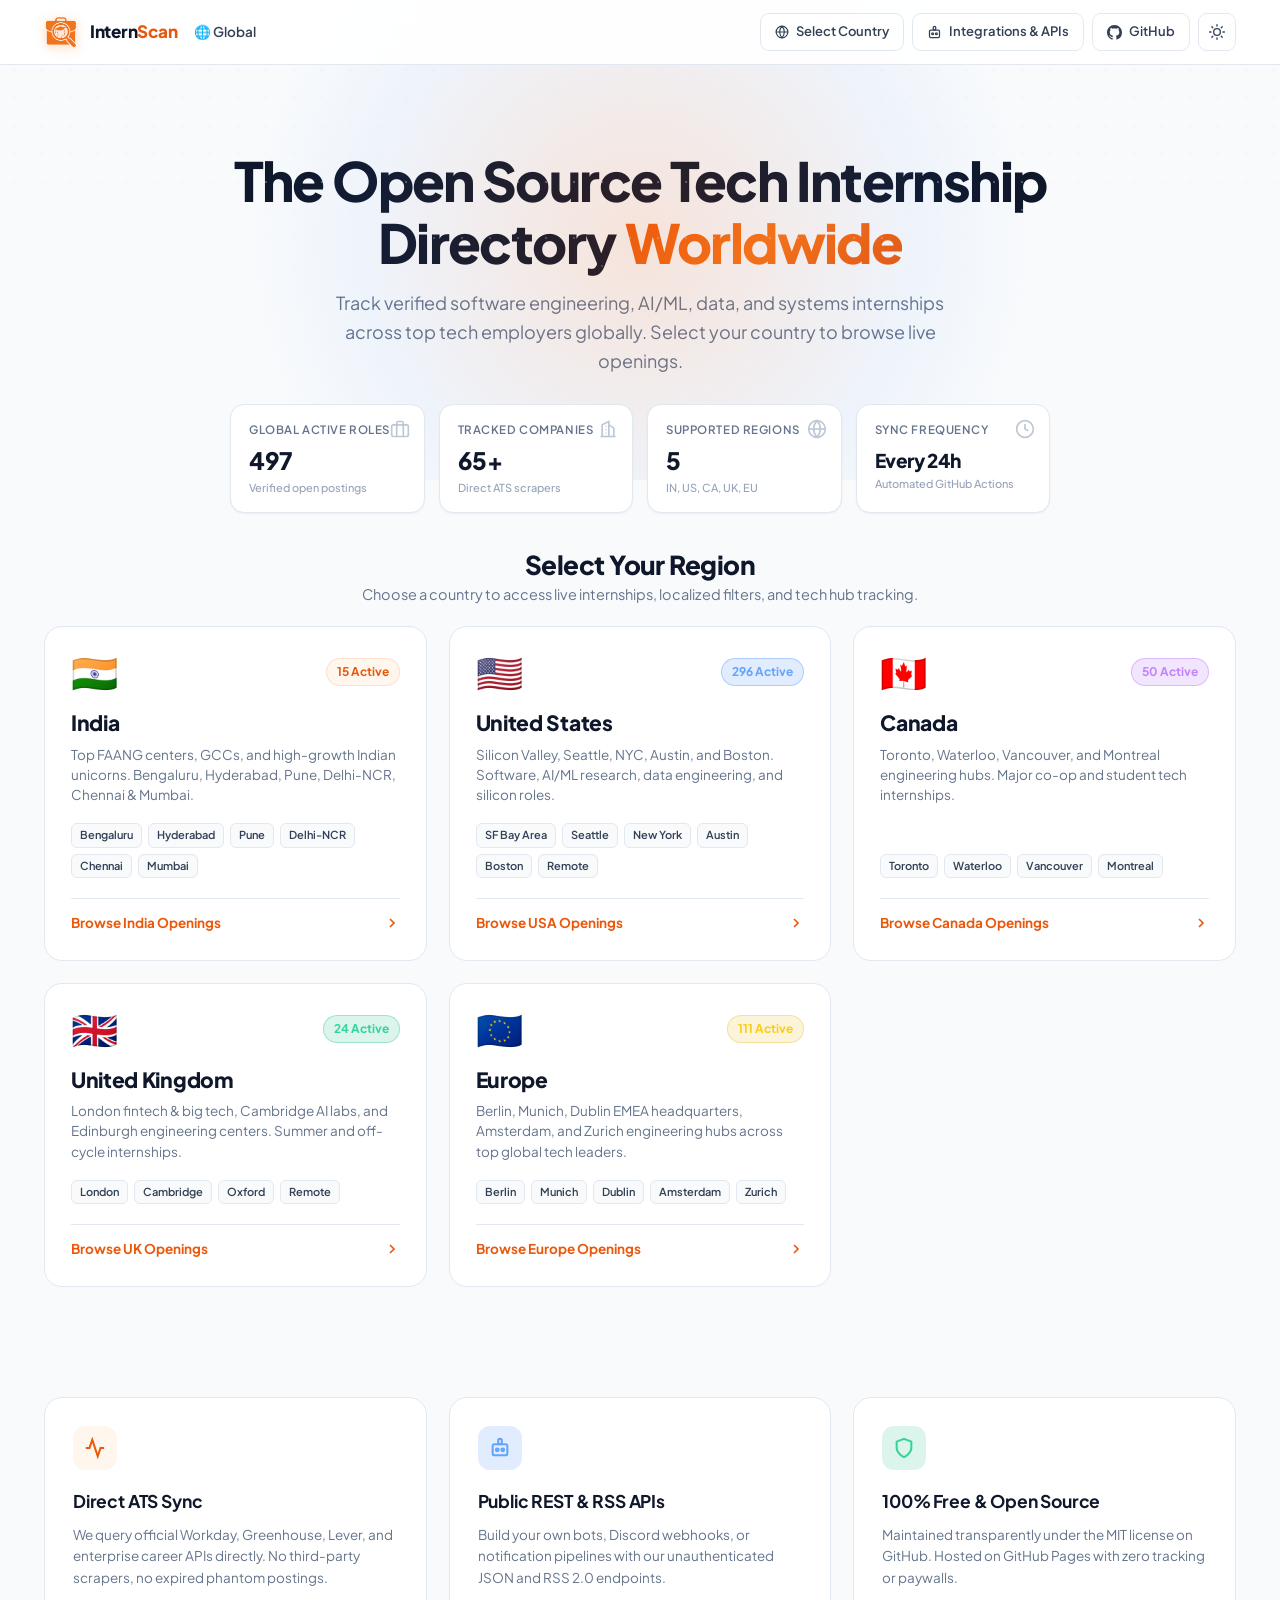
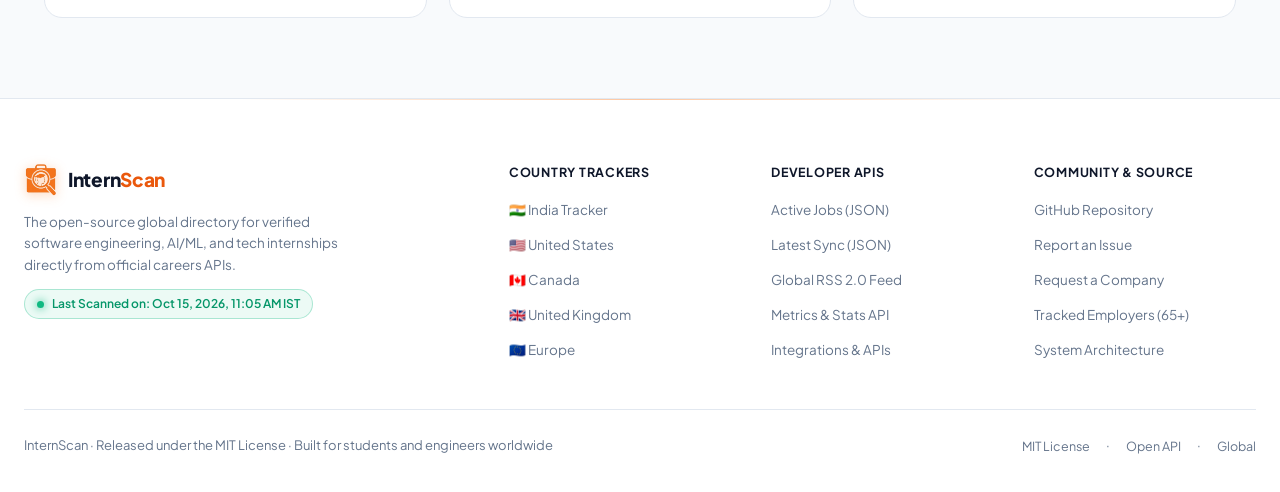
==== docs/index.html @ 7300bcd2 "fix(mobile): dual 50/50 search selectors, prevent results bar wrapping, stylish saved counter badge," ====
<!doctype html>
<html lang="en">
<head>
<meta charset="utf-8">
<meta name="viewport" content="width=device-width, initial-scale=1.0, maximum-scale=5.0, viewport-fit=cover">
<title>InternScan · The Global Tech Internship Directory</title>
<meta name="description" content="High-speed automated directory of verified software engineering, AI/ML, data, and cloud internships across top tech employers worldwide. Direct career portal links only.">
<meta name="keywords" content="internscan, tech internships 2026, tech internships 2027, software engineering internships, sde intern, global tech internships, faang internships, internships in india, internships in usa">
<meta name="author" content="Vishnu Nandan">
<meta name="robots" content="index, follow, max-snippet:-1, max-image-preview:large, max-video-preview:-1">
<link rel="canonical" href="https://vishnunandan555.github.io/internscan/">
<link rel="alternate" hreflang="en-IN" href="https://vishnunandan555.github.io/internscan/in/">
<link rel="alternate" hreflang="en-US" href="https://vishnunandan555.github.io/internscan/us/">
<link rel="alternate" hreflang="x-default" href="https://vishnunandan555.github.io/internscan/">

<!-- Silent Zero-Permission Auto-Redirection by Location -->
<script>
(function() {
  const params = new URLSearchParams(window.location.search);
  // If explicitly requested or user previously chose to stay on Global in this session, do not redirect!
  if (params.get("noredirect") === "1" || params.get("home") === "1" || sessionStorage.getItem("stay_global") === "1") {
    try { sessionStorage.setItem("stay_global", "1"); } catch (_) {}
    return;
  }

  // Also check document.referrer: if user navigated to Global from one of our regional portals, respect their intent to see Global
  try {
    const ref = document.referrer || "";
    if (ref.includes("/in/") || ref.includes("/us/") || ref.includes("/ca/") || ref.includes("/uk/") || ref.includes("/eu/")) {
      sessionStorage.setItem("stay_global", "1");
      return;
    }
  } catch (_) {}

  function detectCountry() {
    try {
      const tz = (Intl.DateTimeFormat().resolvedOptions().timeZone || "").toLowerCase();
      const offset = new Date().getTimezoneOffset(); // in minutes from UTC (India IST is -330)
      const langs = (navigator.languages || [navigator.language || ""]).map(l => (l || "").toLowerCase());

      // 1. India: Asia/Kolkata, Asia/Calcutta, UTC+5:30 (offset === -330), or Indian language locales
      if (tz.includes("kolkata") || tz.includes("calcutta") || offset === -330) {
        return "in";
      }
      if (langs.some(l => l.includes("-in") || ["hi", "ta", "te", "bn", "mr", "gu", "kn", "ml", "pa"].some(code => l.startsWith(code)))) {
        return "in";
      }

      // 2. United States
      const usTimezones = [
        "new_york", "detroit", "kentucky", "indiana", "chicago", "menominee",
        "north_dakota", "denver", "boise", "phoenix", "los_angeles", "anchorage",
        "juneau", "sitka", "yakutat", "nome", "adak", "honolulu"
      ];
      if (usTimezones.some(t => tz.includes(t))) {
        return "us";
      }

      // 3. Canada
      const caTimezones = [
        "toronto", "vancouver", "edmonton", "calgary", "winnipeg", "halifax",
        "st_johns", "regina", "moncton", "glace_bay", "goose_bay", "yellowknife",
        "inuvik", "whitehorse", "dawson"
      ];
      if (caTimezones.some(t => tz.includes(t)) || langs.some(l => l === "en-ca" || l === "fr-ca")) {
        return "ca";
      }

      // 4. United Kingdom
      if (tz.includes("london") || tz.includes("belfast") || langs.some(l => l === "en-gb")) {
        return "uk";
      }

      // 5. Europe
      if (tz.startsWith("europe/")) {
        return "eu";
      }
    } catch (_) {}

    // Incase proper location cannot be determined, return null to show home page
    return null;
  }

  const target = detectCountry();
  if (target && ["in", "us", "ca", "uk", "eu"].includes(target)) {
    window.location.replace("./" + target + "/");
  }
})();
</script>

<!-- Open Graph / Meta -->
<meta property="og:type" content="website">
<meta property="og:url" content="https://vishnunandan555.github.io/internscan/">
<meta property="og:site_name" content="InternScan">
<meta property="og:title" content="InternScan: The Global Tech Internship Directory">
<meta property="og:description" content="Automated directory of engineering, AI/ML &amp; systems internships across top tech employers globally. Scraped directly from official career portals. Zero ghost jobs.">
<meta property="og:image" content="https://vishnunandan555.github.io/internscan/og-image.png?v=2">
<meta property="og:image:width" content="1200">
<meta property="og:image:height" content="630">

<!-- Twitter -->
<meta name="twitter:card" content="summary_large_image">
<meta name="twitter:url" content="https://vishnunandan555.github.io/internscan/">
<meta name="twitter:title" content="InternScan: The Global Tech Internship Directory">
<meta name="twitter:description" content="Direct official ATS sync for SDE, AI/ML, Data &amp; Cloud internships across top tech employers globally.">
<meta name="twitter:image" content="https://vishnunandan555.github.io/internscan/og-image.png?v=2">

<!-- Mobile & App Identity -->
<meta name="theme-color" content="#07090e">
<meta name="apple-mobile-web-app-capable" content="yes">
<meta name="apple-mobile-web-app-status-bar-style" content="black-translucent">
<meta name="apple-mobile-web-app-title" content="InternScan">

<link rel="icon" type="image/png" sizes="32x32" href="./icon.png?v=2">
<link rel="icon" type="image/png" sizes="16x16" href="./icon.png?v=2">
<link rel="apple-touch-icon" sizes="180x180" href="./apple-touch-icon.png?v=2">
<link rel="shortcut icon" href="./favicon.ico?v=2">
<link rel="preconnect" href="https://fonts.googleapis.com">
<link rel="preconnect" href="https://fonts.gstatic.com" crossorigin>
<link href="https://fonts.googleapis.com/css2?family=Plus+Jakarta+Sans:wght@400;500;600;700;800&family=JetBrains+Mono:wght@400;500;600&display=swap" rel="stylesheet">
<link rel="stylesheet" href="css/style.css?v=2.2.0">

<!-- Structured Data -->
<script type="application/ld+json">
{
  "@context": "https://schema.org",
  "@type": "WebSite",
  "name": "InternScan",
  "url": "https://vishnunandan555.github.io/internscan/",
  "description": "High-speed automated directory of verified software engineering internships across top global tech employers."
}
</script>
</head>
<body>

<div class="ambient-glow"></div>
<div class="grid-pattern"></div>

<nav class="nav">
  <div class="nav-inner">
    <div class="nav-brand-group">
      <a href="./?noredirect=1" class="brand-logo">
        <img src="./icon.png" alt="InternScan Logo" class="brand-logo-img" width="34" height="34">
        <span>Intern<span class="brand-accent">Scan</span></span>
      </a>
      <div class="country-selector-wrap" id="countrySelectorWrap">
        <button type="button" class="country-pill-btn" id="countryMenuBtn" aria-label="Select Country">
          <span>🌐 Global</span>
        </button>
        <div class="country-dropdown-menu" id="countryDropdownMenu">
          <a href="./?noredirect=1" class="country-menu-item active"><span class="flag">🌐</span> Global</a>
          <a href="./in/" class="country-menu-item"><span class="flag">🇮🇳</span> India</a>
          <a href="./us/" class="country-menu-item"><span class="flag">🇺🇸</span> United States</a>
          <a href="./ca/" class="country-menu-item"><span class="flag">🇨🇦</span> Canada</a>
          <a href="./uk/" class="country-menu-item"><span class="flag">🇬🇧</span> United Kingdom</a>
          <a href="./eu/" class="country-menu-item"><span class="flag">🇪🇺</span> Europe</a>
        </div>
      </div>
    </div>
    <div class="nav-right">
      <a href="#countries" class="nav-btn">
        <svg width="14" height="14" viewBox="0 0 24 24" fill="none" stroke="currentColor" stroke-width="2" stroke-linecap="round" stroke-linejoin="round"><circle cx="12" cy="12" r="10"></circle><line x1="2" y1="12" x2="22" y2="12"></line><path d="M12 2a15.3 15.3 0 0 1 4 10 15.3 15.3 0 0 1-4 10 15.3 15.3 0 0 1-4-10 15.3 15.3 0 0 1 4-10z"></path></svg>
        <span class="nav-btn-text">Select Country</span>
      </a>
      <a href="./docs/" class="nav-btn">
        <svg width="15" height="15" viewBox="0 0 24 24" fill="none" stroke="currentColor" stroke-width="2" stroke-linecap="round" stroke-linejoin="round"><path d="M12 2a2 2 0 0 1 2 2v2a2 2 0 0 1-2 2 2 2 0 0 1-2-2V4a2 2 0 0 1 2-2z"></path><rect x="4" y="8" width="16" height="12" rx="2"></rect><circle cx="9" cy="14" r="1.5"></circle><circle cx="15" cy="14" r="1.5"></circle></svg>
        <span class="nav-btn-text">Integrations &amp; APIs</span>
      </a>
      <a href="https://github.com/vishnunandan555/internscan" target="_blank" rel="noopener" class="nav-btn">
        <svg width="15" height="15" viewBox="0 0 24 24" fill="currentColor"><path d="M12 0C5.37 0 0 5.37 0 12c0 5.31 3.435 9.795 8.205 11.385.6.105.825-.255.825-.57 0-.285-.015-1.23-.015-2.235-3.015.555-3.795-.735-4.035-1.41-.135-.345-.72-1.41-1.23-1.695-.42-.225-1.02-.78-.015-.795.945-.015 1.62.87 1.845 1.23 1.08 1.815 2.805 1.305 3.495.99.105-.78.42-1.305.765-1.605-2.67-.3-5.46-1.335-5.46-5.925 0-1.305.465-2.385 1.23-3.225-.12-.3-.54-1.53.12-3.18 0 0 1.005-.315 3.3 1.23.96-.27 1.98-.405 3-.405s2.04.135 3 .405c2.295-1.56 3.3-1.23 3.3-1.23.66 1.65.24 2.88.12 3.18.765.84 1.23 1.905 1.23 3.225 0 4.605-2.805 5.625-5.475 5.925.435.375.81 1.095.81 2.22 0 1.605-.015 2.895-.015 3.3 0 .315.225.69.825.57A12.02 12.02 0 0024 12c0-6.63-5.37-12-12-12z"/></svg>
        <span class="nav-btn-text">GitHub</span>
      </a>
      <button id="theme-btn" class="theme-toggle" aria-label="Toggle theme">
        <svg id="theme-icon" width="16" height="16" viewBox="0 0 24 24" fill="none" stroke="currentColor" stroke-width="2" stroke-linecap="round" stroke-linejoin="round"><path d="M21 12.79A9 9 0 1 1 11.21 3 7 7 0 0 0 21 12.79z"></path></svg>
      </button>
    </div>
  </div>
</nav>

<header class="global-hero">
  <h1>The Open Source Tech Internship Directory <span class="gradient-text">Worldwide</span></h1>
  <p>Track verified software engineering, AI/ML, data, and systems internships across top tech employers globally. Select your country to browse live openings.</p>

  <div class="metrics-grid">
    <div class="metric-card">
      <div class="metric-icon-wrap">
        <svg width="20" height="20" viewBox="0 0 24 24" fill="none" stroke="currentColor" stroke-width="2"><rect x="2" y="7" width="20" height="14" rx="2" ry="2"></rect><path d="M16 21V5a2 2 0 0 0-2-2h-4a2 2 0 0 0-2 2v16"></path></svg>
      </div>
      <div class="metric-label">Global Active Roles</div>
      <div class="metric-value" id="global-metric-jobs">488</div>
      <div class="metric-sub">Verified open postings</div>
    </div>
    <div class="metric-card">
      <div class="metric-icon-wrap">
        <svg width="20" height="20" viewBox="0 0 24 24" fill="none" stroke="currentColor" stroke-width="2"><path d="M3 21h18"></path><path d="M5 21V7l8-4v18"></path><path d="M19 21V11l-6-4"></path><path d="M9 9h1"></path><path d="M9 13h1"></path><path d="M9 17h1"></path></svg>
      </div>
      <div class="metric-label">Tracked Companies</div>
      <div class="metric-value" id="global-metric-cos">65+</div>
      <div class="metric-sub">Direct ATS scrapers</div>
    </div>
    <div class="metric-card">
      <div class="metric-icon-wrap">
        <svg width="20" height="20" viewBox="0 0 24 24" fill="none" stroke="currentColor" stroke-width="2"><circle cx="12" cy="12" r="10"></circle><line x1="2" y1="12" x2="22" y2="12"></line><path d="M12 2a15.3 15.3 0 0 1 4 10 15.3 15.3 0 0 1-4 10 15.3 15.3 0 0 1-4-10 15.3 15.3 0 0 1 4-10z"></path></svg>
      </div>
      <div class="metric-label">Supported Regions</div>
      <div class="metric-value">5</div>
      <div class="metric-sub">IN, US, CA, UK, EU</div>
    </div>
    <div class="metric-card">
      <div class="metric-icon-wrap">
        <svg width="20" height="20" viewBox="0 0 24 24" fill="none" stroke="currentColor" stroke-width="2"><circle cx="12" cy="12" r="10"></circle><polyline points="12 6 12 12 16 14"></polyline></svg>
      </div>
      <div class="metric-label">Sync Frequency</div>
      <div class="metric-value metric-cadence-val">Every 24h</div>
      <div class="metric-sub">Automated GitHub Actions</div>
    </div>
  </div>
</header>

<section id="countries" class="country-section">
  <div style="text-align: center; margin-bottom: 8px;">
    <h2 style="font-size: 26px; font-weight: 800; letter-spacing: -0.02em;">Select Your Region</h2>
    <p style="font-size: 14.5px; color: var(--dim);">Choose a country to access live internships, localized filters, and tech hub tracking.</p>
  </div>

  <div class="country-grid">
    <!-- India -->
    <a href="./in/" class="country-card">
      <div class="country-card-header">
        <span class="country-card-flag">🇮🇳</span>
        <span class="country-card-badge" id="badge-in-count">15 Active</span>
      </div>
      <div class="country-card-title">India</div>
      <div class="country-card-desc">Top FAANG centers, GCCs, and high-growth Indian unicorns. Bengaluru, Hyderabad, Pune, Delhi-NCR, Chennai &amp; Mumbai.</div>
      <div class="country-card-hubs">
        <span class="country-hub-pill">Bengaluru</span>
        <span class="country-hub-pill">Hyderabad</span>
        <span class="country-hub-pill">Pune</span>
        <span class="country-hub-pill">Delhi-NCR</span>
        <span class="country-hub-pill">Chennai</span>
        <span class="country-hub-pill">Mumbai</span>
      </div>
      <div class="country-card-cta">
        <span>Browse India Openings</span>
        <svg width="16" height="16" viewBox="0 0 24 24" fill="none" stroke="currentColor" stroke-width="2.5"><polyline points="9 18 15 12 9 6"></polyline></svg>
      </div>
    </a>

    <!-- United States -->
    <a href="./us/" class="country-card">
      <div class="country-card-header">
        <span class="country-card-flag">🇺🇸</span>
        <span class="country-card-badge" id="badge-us-count" style="background: rgba(59, 130, 246, 0.15); color: #60a5fa; border-color: rgba(59, 130, 246, 0.3);">294 Active</span>
      </div>
      <div class="country-card-title">United States</div>
      <div class="country-card-desc">Silicon Valley, Seattle, NYC, Austin, and Boston. Software, AI/ML research, data engineering, and silicon roles.</div>
      <div class="country-card-hubs">
        <span class="country-hub-pill">SF Bay Area</span>
        <span class="country-hub-pill">Seattle</span>
        <span class="country-hub-pill">New York</span>
        <span class="country-hub-pill">Austin</span>
        <span class="country-hub-pill">Boston</span>
        <span class="country-hub-pill">Remote</span>
      </div>
      <div class="country-card-cta">
        <span>Browse USA Openings</span>
        <svg width="16" height="16" viewBox="0 0 24 24" fill="none" stroke="currentColor" stroke-width="2.5"><polyline points="9 18 15 12 9 6"></polyline></svg>
      </div>
    </a>

    <!-- Canada -->
    <a href="./ca/" class="country-card">
      <div class="country-card-header">
        <span class="country-card-flag">🇨🇦</span>
        <span class="country-card-badge" id="badge-ca-count" style="background: rgba(168, 85, 247, 0.15); color: #c084fc; border-color: rgba(168, 85, 247, 0.3);">49 Active</span>
      </div>
      <div class="country-card-title">Canada</div>
      <div class="country-card-desc">Toronto, Waterloo, Vancouver, and Montreal engineering hubs. Major co-op and student tech internships.</div>
      <div class="country-card-hubs">
        <span class="country-hub-pill">Toronto</span>
        <span class="country-hub-pill">Waterloo</span>
        <span class="country-hub-pill">Vancouver</span>
        <span class="country-hub-pill">Montreal</span>
      </div>
      <div class="country-card-cta">
        <span>Browse Canada Openings</span>
        <svg width="16" height="16" viewBox="0 0 24 24" fill="none" stroke="currentColor" stroke-width="2.5"><polyline points="9 18 15 12 9 6"></polyline></svg>
      </div>
    </a>

    <!-- United Kingdom -->
    <a href="./uk/" class="country-card">
      <div class="country-card-header">
        <span class="country-card-flag">🇬🇧</span>
        <span class="country-card-badge" id="badge-uk-count" style="background: rgba(16, 185, 129, 0.15); color: #34d399; border-color: rgba(16, 185, 129, 0.3);">21 Active</span>
      </div>
      <div class="country-card-title">United Kingdom</div>
      <div class="country-card-desc">London fintech &amp; big tech, Cambridge AI labs, and Edinburgh engineering centers. Summer and off-cycle internships.</div>
      <div class="country-card-hubs">
        <span class="country-hub-pill">London</span>
        <span class="country-hub-pill">Cambridge</span>
        <span class="country-hub-pill">Oxford</span>
        <span class="country-hub-pill">Remote</span>
      </div>
      <div class="country-card-cta">
        <span>Browse UK Openings</span>
        <svg width="16" height="16" viewBox="0 0 24 24" fill="none" stroke="currentColor" stroke-width="2.5"><polyline points="9 18 15 12 9 6"></polyline></svg>
      </div>
    </a>

    <!-- Europe -->
    <a href="./eu/" class="country-card">
      <div class="country-card-header">
        <span class="country-card-flag">🇪🇺</span>
        <span class="country-card-badge" id="badge-eu-count" style="background: rgba(234, 179, 8, 0.15); color: #facc15; border-color: rgba(234, 179, 8, 0.3);">108 Active</span>
      </div>
      <div class="country-card-title">Europe</div>
      <div class="country-card-desc">Berlin, Munich, Dublin EMEA headquarters, Amsterdam, and Zurich engineering hubs across top global tech leaders.</div>
      <div class="country-card-hubs">
        <span class="country-hub-pill">Berlin</span>
        <span class="country-hub-pill">Munich</span>
        <span class="country-hub-pill">Dublin</span>
        <span class="country-hub-pill">Amsterdam</span>
        <span class="country-hub-pill">Zurich</span>
      </div>
      <div class="country-card-cta">
        <span>Browse Europe Openings</span>
        <svg width="16" height="16" viewBox="0 0 24 24" fill="none" stroke="currentColor" stroke-width="2.5"><polyline points="9 18 15 12 9 6"></polyline></svg>
      </div>
    </a>
  </div>
</section>

<!-- Features Grid (Horizontal & Symmetric) -->
<section class="features-container">
  <div class="features-grid">
    <div class="feature-card">
      <div class="feature-icon-box" style="background: var(--brand-soft); color: var(--brand);">
        <svg width="22" height="22" viewBox="0 0 24 24" fill="none" stroke="currentColor" stroke-width="2.2"><polyline points="22 12 18 12 15 21 9 3 6 12 2 12"></polyline></svg>
      </div>
      <h3>Direct ATS Sync</h3>
      <p>We query official Workday, Greenhouse, Lever, and enterprise career APIs directly. No third-party scrapers, no expired phantom postings.</p>
    </div>

    <div class="feature-card">
      <div class="feature-icon-box" style="background: rgba(59, 130, 246, 0.15); color: #60a5fa;">
        <svg width="22" height="22" viewBox="0 0 24 24" fill="none" stroke="currentColor" stroke-width="2.2"><path d="M12 2a2 2 0 0 1 2 2v2a2 2 0 0 1-2 2 2 2 0 0 1-2-2V4a2 2 0 0 1 2-2z"></path><rect x="4" y="8" width="16" height="12" rx="2"></rect><circle cx="9" cy="14" r="1.5"></circle><circle cx="15" cy="14" r="1.5"></circle></svg>
      </div>
      <h3>Public REST &amp; RSS APIs</h3>
      <p>Build your own bots, Discord webhooks, or notification pipelines with our unauthenticated JSON and RSS 2.0 endpoints.</p>
    </div>

    <div class="feature-card">
      <div class="feature-icon-box" style="background: rgba(16, 185, 129, 0.15); color: #34d399;">
        <svg width="22" height="22" viewBox="0 0 24 24" fill="none" stroke="currentColor" stroke-width="2.2"><path d="M12 22s8-4 8-10V5l-8-3-8 3v7c0 6 8 10 8 10z"></path></svg>
      </div>
      <h3>100% Free &amp; Open Source</h3>
      <p>Maintained transparently under the MIT license on GitHub. Hosted on GitHub Pages with zero tracking or paywalls.</p>
    </div>
  </div>
</section>

<!-- Modern Multi-Column Footer -->
<footer class="footer">
  <div class="footer-inner">
    <div class="footer-top">
      <div class="footer-brand">
        <a href="./?noredirect=1" class="brand-logo">
          <img src="./icon.png" alt="InternScan Logo" class="brand-logo-img" width="32" height="32">
          <span>Intern<span class="brand-accent">Scan</span></span>
        </a>
        <p class="footer-brand-desc">The open-source global directory for verified software engineering, AI/ML, and tech internships directly from official careers APIs.</p>
        <div class="footer-status-pill">
          <span class="pulse-dot"></span>
          <span id="footer-scan-time">Last Scanned on: Oct 15, 2026, 11:05 AM IST</span>
        </div>
      </div>

      <div class="footer-col">
        <h4>Country Trackers</h4>
        <ul>
          <li><a href="./in/">🇮🇳 India Tracker</a></li>
          <li><a href="./us/">🇺🇸 United States</a></li>
          <li><a href="./ca/">🇨🇦 Canada</a></li>
          <li><a href="./uk/">🇬🇧 United Kingdom</a></li>
          <li><a href="./eu/">🇪🇺 Europe</a></li>
        </ul>
      </div>

      <div class="footer-col">
        <h4>Developer APIs</h4>
        <ul>
          <li><a href="./api/active.json" target="_blank">Active Jobs (JSON)</a></li>
          <li><a href="./api/latest.json" target="_blank">Latest Sync (JSON)</a></li>
          <li><a href="./feed.xml" target="_blank">Global RSS 2.0 Feed</a></li>
          <li><a href="./metrics.json" target="_blank">Metrics &amp; Stats API</a></li>
          <li><a href="./docs/">Integrations &amp; APIs</a></li>
        </ul>
      </div>

      <div class="footer-col">
        <h4>Community &amp; Source</h4>
        <ul>
          <li><a href="https://github.com/vishnunandan555/internscan" target="_blank" rel="noopener">GitHub Repository</a></li>
          <li><a href="https://github.com/vishnunandan555/internscan/issues/new?title=%5BBug%5D+<Report>" target="_blank" rel="noopener">Report an Issue</a></li>
          <li><a href="https://github.com/vishnunandan555/internscan/issues/new?title=%5BCompany+Request%5D+<Company+Name>" target="_blank" rel="noopener">Request a Company</a></li>
          <li><a href="https://github.com/vishnunandan555/internscan/blob/main/LIST.md" target="_blank" rel="noopener">Tracked Employers (65+)</a></li>
          <li><a href="https://github.com/vishnunandan555/internscan/blob/main/GUIDE.md" target="_blank" rel="noopener">System Architecture</a></li>
        </ul>
      </div>
    </div>

    <div class="footer-bottom">
      <div>InternScan · Released under the MIT License · Built for students and engineers worldwide</div>
      <div class="footer-bottom-links">
        <a href="https://github.com/vishnunandan555/internscan/blob/main/LICENSE" target="_blank" rel="noopener">MIT License</a>
        <span>·</span>
        <a href="./api/active.json" target="_blank">Open API</a>
        <span>·</span>
        <a href="./?noredirect=1">Global</a>
      </div>
    </div>
  </div>
</footer>

<script>
// Dynamic Metrics Hydration
fetch("./metrics.json")
  .then(res => res.json())
  .then(data => {
    if (data.total_active_global !== undefined) {
      document.getElementById("global-metric-jobs").textContent = data.total_active_global;
    }
    const regionCodes = ["in", "us", "ca", "uk", "eu"];
    regionCodes.forEach(code => {
      if (data.countries && data.countries[code]) {
        const badge = document.getElementById(`badge-${code}-count`);
        if (badge) {
          badge.textContent = `${data.countries[code].active_count} Active`;
        }
      }
    });
  })
  .catch(() => {});

// Theme Switcher Logic
const themeBtn = document.getElementById("theme-btn");
const themeIcon = document.getElementById("theme-icon");
let currentTheme = localStorage.getItem("theme") || (window.matchMedia("(prefers-color-scheme: light)").matches ? "light" : "dark");

function applyTheme(theme) {
  document.documentElement.setAttribute("data-theme", theme);
  localStorage.setItem("theme", theme);
  if (theme === "light") {
    themeIcon.innerHTML = '<circle cx="12" cy="12" r="5"></circle><line x1="12" y1="1" x2="12" y2="3"></line><line x1="12" y1="21" x2="12" y2="23"></line><line x1="4.22" y1="4.22" x2="5.64" y2="5.64"></line><line x1="18.36" y1="18.36" x2="19.78" y2="19.78"></line><line x1="1" y1="12" x2="3" y2="12"></line><line x1="21" y1="12" x2="23" y2="12"></line><line x1="4.22" y1="19.78" x2="5.64" y2="18.36"></line><line x1="18.36" y1="5.64" x2="19.78" y2="4.22"></line>';
  } else {
    themeIcon.innerHTML = '<path d="M21 12.79A9 9 0 1 1 11.21 3 7 7 0 0 0 21 12.79z"></path>';
  }
}
applyTheme(currentTheme);

// Country Dropdown Handler
const countryWrap = document.getElementById("countrySelectorWrap");
if (countryWrap) {
  const countryBtn = document.getElementById("countryMenuBtn");
  if (countryBtn) {
    countryBtn.addEventListener("click", (e) => {
      e.preventDefault();
      e.stopPropagation();
      countryWrap.classList.toggle("open");
    });
  }
  document.addEventListener("click", (e) => {
    if (!countryWrap.contains(e.target)) {
      countryWrap.classList.remove("open");
    }
  });
  document.addEventListener("keydown", (e) => {
    if (e.key === "Escape") countryWrap.classList.remove("open");
  });
  countryWrap.querySelectorAll(".country-menu-item").forEach(item => {
    item.addEventListener("click", () => {
      countryWrap.classList.remove("open");
    });
  });
}
</script>
</body>
</html>
---- docs/css/style.css ----
/* InternScan India — Consolidated Design System & Stylesheet
 * Fully responsive, optimized, dark/light mode, glassmorphic UI.
 */

:root {
  --bg: #f8fafc;
  --surface: #ffffff;
  --surface-card: #ffffff;
  --surface-glass: rgba(255, 255, 255, 0.9);
  --surface-hover: #f1f5f9;
  --surface-subtle: #f8fafc;
  --border: #e2e8f0;
  --border-strong: #cbd5e1;
  --ink: #0f172a;
  --ink-secondary: #334155;
  --dim: #64748b;
  --faint: #94a3b8;
  --brand: #ea580c;
  --brand-dark: #c2410c;
  --brand-soft: #fff7ed;
  --brand-glow: rgba(234, 88, 12, 0.14);
  --brand-blue: #2563eb;
  --brand-purple: #7c3aed;
  --new-fg: #15803d;
  --new-bg: #dcfce7;
  --new-border: #bbf7d0;
  --badge-bg: #f1f5f9;
  --badge-fg: #475569;
  --badge-border: #e2e8f0;
  --shadow-sm: 0 1px 2px rgba(15, 23, 42, 0.05);
  --shadow-md: 0 4px 12px -2px rgba(15, 23, 42, 0.06), 0 2px 6px -2px rgba(15, 23, 42, 0.03);
  --shadow-lg: 0 14px 28px -4px rgba(15, 23, 42, 0.09), 0 6px 12px -3px rgba(15, 23, 42, 0.04);
  color-scheme: light;
}

:root[data-theme="dark"] {
  --bg: #07090e;
  --surface: #0f131d;
  --surface-card: #111726;
  --surface-glass: rgba(15, 19, 29, 0.88);
  --surface-hover: #192236;
  --surface-subtle: #0d111a;
  --border: #1e2638;
  --border-strong: #2c3852;
  --ink: #f8fafc;
  --ink-secondary: #e2e8f0;
  --dim: #94a3b8;
  --faint: #64748b;
  --brand: #f97316;
  --brand-dark: #ea580c;
  --brand-soft: rgba(249, 115, 22, 0.12);
  --brand-glow: rgba(249, 115, 22, 0.22);
  --brand-blue: #3b82f6;
  --brand-purple: #a855f7;
  --new-fg: #4ade80;
  --new-bg: rgba(74, 222, 128, 0.12);
  --new-border: rgba(74, 222, 128, 0.25);
  --badge-bg: #161e2e;
  --badge-fg: #cbd5e1;
  --badge-border: #222e44;
  --shadow-sm: 0 1px 3px rgba(0, 0, 0, 0.4);
  --shadow-md: 0 6px 18px -2px rgba(0, 0, 0, 0.55);
  --shadow-lg: 0 16px 36px -4px rgba(0, 0, 0, 0.7);
  color-scheme: dark;
}

/* Base & Reset */
* {
  box-sizing: border-box;
  margin: 0;
  padding: 0;
  -webkit-tap-highlight-color: transparent;
}
html {
  overflow-x: hidden;
  width: 100%;
  -webkit-text-size-adjust: 100%;
  text-size-adjust: 100%;
  scroll-behavior: smooth;
}
body {
  background: var(--bg);
  color: var(--ink);
  font-family: 'Plus Jakarta Sans', -apple-system, BlinkMacSystemFont, sans-serif;
  line-height: 1.5;
  -webkit-font-smoothing: antialiased;
  min-height: 100vh;
  display: flex;
  flex-direction: column;
  overflow-x: hidden;
  width: 100%;
  max-width: 100vw;
  position: relative;
}
a { color: inherit; text-decoration: none; }
button, input, select {
  font-family: inherit;
  touch-action: manipulation;
}

/* Visual Accents (Glow & Subtle Grid) */
.ambient-glow {
  position: absolute;
  top: 0;
  left: 50%;
  transform: translateX(-50%);
  width: min(1000px, 100vw);
  max-width: 100vw;
  height: 480px;
  background: radial-gradient(circle, var(--brand-glow) 0%, rgba(59, 130, 246, 0.05) 50%, transparent 70%);
  pointer-events: none;
  z-index: 0;
  overflow: hidden;
}
.grid-pattern {
  position: absolute;
  top: 0; left: 0; right: 0;
  height: 420px;
  background-image: radial-gradient(var(--border) 1px, transparent 1px);
  background-size: 28px 28px;
  mask-image: linear-gradient(to bottom, rgba(0,0,0,1) 0%, rgba(0,0,0,0) 100%);
  -webkit-mask-image: linear-gradient(to bottom, rgba(0,0,0,1) 0%, rgba(0,0,0,0) 100%);
  pointer-events: none;
  z-index: 0;
  opacity: 0.55;
}

/* Navbar */
.nav {
  position: sticky;
  top: 0;
  z-index: 50;
  backdrop-filter: blur(14px);
  -webkit-backdrop-filter: blur(14px);
  background: var(--surface-glass);
  border-bottom: 1px solid var(--border);
  transition: background 0.2s, border-color 0.2s;
}
.nav-inner {
  max-width: 1240px;
  margin: 0 auto;
  padding: 0 clamp(12px, 3vw, 24px);
  height: 64px;
  display: flex;
  align-items: center;
  justify-content: space-between;
}
.brand-logo {
  display: flex;
  align-items: center;
  gap: 12px;
  font-weight: 800;
  font-size: 17px;
  letter-spacing: -0.015em;
  color: var(--ink);
}
.brand-accent {
  color: var(--brand);
}
.brand-logo-img {
  width: 34px;
  height: 34px;
  object-fit: contain;
  flex-shrink: 0;
  display: block;
  transition: transform 0.22s cubic-bezier(0.16, 1, 0.3, 1);
  filter: drop-shadow(0 2px 6px rgba(249, 115, 22, 0.35));
}
.brand-logo:hover .brand-logo-img {
  transform: scale(1.08) rotate(-3deg);
}
.brand-icon-box {
  width: 36px;
  height: 36px;
  border-radius: 10px;
  background: linear-gradient(135deg, var(--brand) 0%, #ea580c 100%);
  display: flex;
  align-items: center;
  justify-content: center;
  color: #ffffff;
  box-shadow: 0 3px 8px var(--brand-glow);
  flex-shrink: 0;
}
.badge-country {
  font-size: 11px;
  font-weight: 700;
  letter-spacing: 0.05em;
  text-transform: uppercase;
  background: var(--brand-soft);
  color: var(--brand);
  padding: 3px 8px;
  border-radius: 6px;
  border: 1px solid var(--brand-glow);
}
.version-badge {
  font-family: 'JetBrains Mono', monospace;
  font-size: 10.5px;
  font-weight: 700;
  letter-spacing: 0.02em;
  background: var(--surface-subtle);
  color: var(--dim);
  padding: 3px 7px;
  border-radius: 6px;
  border: 1px solid var(--border);
}
.nav-right {
  display: flex;
  align-items: center;
  gap: 8px;
}
.nav-btn {
  display: inline-flex;
  align-items: center;
  gap: 7px;
  height: 38px;
  padding: 0 14px;
  border-radius: 9px;
  font-size: 13px;
  font-weight: 600;
  border: 1px solid var(--border);
  background: var(--surface);
  color: var(--ink-secondary);
  cursor: pointer;
  transition: all 0.15s ease;
  box-sizing: border-box;
}
.nav-btn:hover, .theme-toggle:hover, .theme-toggle-btn:hover {
  background: var(--surface-hover);
  color: var(--ink);
  border-color: var(--border-strong);
  transform: translateY(-1px);
}
.nav-btn:active, .theme-toggle:active, .theme-toggle-btn:active {
  transform: translateY(0);
}
.nav-btn-text-mobile { display: none; }
.theme-toggle, .theme-toggle-btn {
  width: 38px;
  height: 38px;
  border-radius: 9px;
  border: 1px solid var(--border);
  background: var(--surface);
  color: var(--ink-secondary);
  display: inline-flex;
  align-items: center;
  justify-content: center;
  cursor: pointer;
  transition: all 0.15s ease;
  box-sizing: border-box;
  flex-shrink: 0;
  padding: 0;
}

/* Hero Section */
.hero {
  position: relative;
  z-index: 1;
  padding: clamp(56px, 8vw, 84px) clamp(12px, 3vw, 24px) 32px;
  max-width: 1240px;
  margin: 0 auto;
  text-align: center;
}
.hero-pill {
  display: inline-flex;
  align-items: center;
  gap: 8px;
  background: var(--surface);
  border: 1px solid var(--border);
  padding: 6px 14px;
  border-radius: 9999px;
  font-size: 12.5px;
  font-weight: 600;
  margin-bottom: 22px;
  box-shadow: var(--shadow-sm);
  color: var(--dim);
}
.pulse-dot {
  width: 7px;
  height: 7px;
  border-radius: 50%;
  background: #16a34a;
  box-shadow: 0 0 0 3px rgba(22, 163, 74, 0.25);
  animation: pulse-ring 2.2s infinite;
}
@keyframes pulse-ring {
  0% { box-shadow: 0 0 0 0 rgba(22, 163, 74, 0.5); }
  70% { box-shadow: 0 0 0 6px rgba(22, 163, 74, 0); }
  100% { box-shadow: 0 0 0 0 rgba(22, 163, 74, 0); }
}
.hero h1 {
  font-size: clamp(24px, 5.2vw, 50px);
  font-weight: 800;
  letter-spacing: -0.035em;
  margin-bottom: 14px;
  color: var(--ink);
  line-height: 1.15;
}
.gradient-text {
  background: linear-gradient(135deg, var(--brand) 0%, #f97316 50%, #ea580c 100%);
  -webkit-background-clip: text;
  background-clip: text;
  -webkit-text-fill-color: transparent;
}
.hero p {
  font-size: clamp(14px, 2.2vw, 16.5px);
  color: var(--dim);
  max-width: 700px;
  margin: 0 auto clamp(20px, 4vw, 36px);
  line-height: 1.6;
}

/* Metrics Grid */
.metrics-grid {
  display: grid;
  grid-template-columns: repeat(4, 1fr);
  gap: clamp(8px, 1.8vw, 14px);
  max-width: 960px;
  margin: 0 auto;
}
.metric-card {
  background: var(--surface);
  border: 1px solid var(--border);
  border-radius: 14px;
  padding: 16px 18px;
  text-align: left;
  box-shadow: var(--shadow-sm);
  transition: transform 0.15s, border-color 0.15s;
  position: relative;
  overflow: hidden;
}
.metric-card:hover {
  transform: translateY(-2px);
  border-color: var(--border-strong);
  box-shadow: var(--shadow-md);
}
.metric-icon-wrap {
  position: absolute;
  right: 14px;
  top: 14px;
  color: var(--faint);
  opacity: 0.6;
}
.metric-label {
  font-size: 11.5px;
  color: var(--dim);
  font-weight: 600;
  text-transform: uppercase;
  letter-spacing: 0.05em;
}
.metric-value {
  font-size: clamp(20px, 3.2vw, 24px);
  font-weight: 800;
  color: var(--ink);
  margin-top: 4px;
  letter-spacing: -0.02em;
}
.metric-cadence-val {
  font-size: clamp(14px, 2.2vw, 19px);
  margin-top: 8px;
}
.metric-sub {
  font-size: 11px;
  color: var(--faint);
  margin-top: 2px;
  font-weight: 500;
}

/* Controls Dock */
.controls-wrap {
  position: relative;
  z-index: 10;
  max-width: 1240px;
  margin: 28px auto 0;
  padding: 0 clamp(12px, 3vw, 24px);
}
.controls-box {
  background: var(--surface);
  border: 1px solid var(--border);
  border-radius: 18px;
  padding: clamp(14px, 2.5vw, 22px);
  box-shadow: var(--shadow-md);
  display: flex;
  flex-direction: column;
  gap: 16px;
}

/* Search row */
.search-row {
  display: flex;
  gap: 12px;
  align-items: center;
  flex-wrap: wrap;
}
.search-input-wrap {
  flex: 1;
  min-width: 260px;
  position: relative;
}
.search-icon {
  position: absolute;
  left: 14px;
  top: 50%;
  transform: translateY(-50%);
  color: var(--faint);
  pointer-events: none;
}
.search-input {
  width: 100%;
  height: 48px;
  border-radius: 11px;
  border: 1px solid var(--border-strong);
  background: var(--bg);
  color: var(--ink);
  padding: 0 80px 0 44px;
  font-size: 14.5px;
  transition: all 0.2s ease;
  outline: none;
}
.search-input:focus {
  border-color: var(--brand);
  background: var(--surface);
  box-shadow: 0 0 0 3px var(--brand-glow);
}
.search-kbd-hint {
  position: absolute;
  right: 42px;
  top: 50%;
  transform: translateY(-50%);
  background: var(--badge-bg);
  border: 1px solid var(--border);
  color: var(--faint);
  font-family: 'JetBrains Mono', monospace;
  font-size: 11px;
  font-weight: 600;
  padding: 2px 6px;
  border-radius: 5px;
  pointer-events: none;
}
.clear-btn {
  position: absolute;
  right: 12px;
  top: 50%;
  transform: translateY(-50%);
  background: transparent;
  border: none;
  color: var(--faint);
  width: 26px;
  height: 26px;
  border-radius: 6px;
  cursor: pointer;
  display: none;
  align-items: center;
  justify-content: center;
}
.clear-btn:hover { color: var(--ink); background: var(--surface-hover); }

.select-box {
  height: 48px;
  border-radius: 11px;
  border: 1px solid var(--border-strong);
  background: var(--bg);
  color: var(--ink);
  padding: 0 16px;
  font-size: 13.5px;
  font-weight: 600;
  cursor: pointer;
  outline: none;
  transition: all 0.15s;
}
.select-box:focus { border-color: var(--brand); }

.view-switch-box {
  display: flex;
  background: var(--bg);
  border: 1px solid var(--border-strong);
  border-radius: 11px;
  padding: 4px;
  gap: 4px;
}
.view-btn {
  width: 40px;
  height: 38px;
  border: none;
  background: transparent;
  border-radius: 8px;
  color: var(--dim);
  cursor: pointer;
  display: flex;
  align-items: center;
  justify-content: center;
  transition: all 0.15s ease;
}
.view-btn:hover { color: var(--ink); }
.view-btn.active {
  background: var(--surface);
  color: var(--brand);
  box-shadow: var(--shadow-sm);
}

/* Hub & Filter Bars */
.hub-filter-bar {
  display: flex;
  align-items: center;
  gap: 8px;
  flex-wrap: wrap;
  padding-bottom: 8px;
  border-bottom: 1px dashed var(--border);
}
.hub-label {
  font-size: 11.5px;
  font-weight: 700;
  text-transform: uppercase;
  color: var(--faint);
  letter-spacing: 0.05em;
  margin-right: 4px;
  display: flex;
  align-items: center;
  gap: 4px;
}
.hub-btn, .filter-pill, .toggle-btn {
  display: inline-flex;
  align-items: center;
  gap: 6px;
  padding: 6px 12px;
  border-radius: 8px;
  font-size: 12.5px;
  font-weight: 600;
  border: 1px solid var(--border);
  background: var(--surface);
  color: var(--dim);
  cursor: pointer;
  transition: all 0.15s;
  user-select: none;
}
.hub-btn span.count, .hub-btn span.badge, .filter-pill span.cat-count, .filter-pill span.pill-count, .toggle-count {
  background: var(--badge-bg);
  color: var(--faint);
  font-size: 11px;
  padding: 1px 6px;
  border-radius: 9999px;
  font-weight: 700;
  display: inline-block;
  margin-left: 3px;
  line-height: 1.3;
}
.hub-btn:hover, .filter-pill:hover, .toggle-btn:hover {
  background: var(--surface-hover);
  color: var(--ink);
  border-color: var(--border-strong);
}
.hub-btn.active {
  background: var(--ink);
  color: var(--surface);
  border-color: var(--ink);
}
.hub-btn.active span.count, .hub-btn.active span.badge {
  background: rgba(255, 255, 255, 0.2);
  color: var(--surface);
}
:root[data-theme="dark"] .hub-btn.active {
  background: #f1f5f9;
  color: #0b0f17;
  border-color: #f1f5f9;
}
:root[data-theme="dark"] .hub-btn.active span.count, :root[data-theme="dark"] .hub-btn.active span.badge {
  background: rgba(11, 15, 23, 0.22);
  color: #0b0f17;
}

.pills-row {
  display: flex;
  justify-content: space-between;
  align-items: center;
  gap: 12px;
  flex-wrap: wrap;
}
.role-pills { display: flex; gap: 6px; flex-wrap: wrap; }
.filter-pill.active {
  background: var(--brand);
  border-color: var(--brand);
  color: #ffffff;
}
.filter-pill.active span.cat-count, .filter-pill.active span.pill-count {
  background: rgba(255, 255, 255, 0.25);
  color: #ffffff;
}
.quick-toggles { display: flex; gap: 8px; align-items: center; }
.toggle-btn.active {
  background: var(--brand-soft);
  border-color: var(--brand);
  color: var(--brand);
}

/* Job Listings Layout */
.jobs-container {
  max-width: 1240px;
  margin: 22px auto 60px;
  padding: 0 clamp(12px, 3vw, 24px);
  flex: 1;
  width: 100%;
}
.results-bar {
  display: flex;
  justify-content: space-between;
  align-items: center;
  margin-bottom: 16px;
  font-size: 13.5px;
  color: var(--dim);
  font-weight: 600;
}
.results-count { color: var(--ink); font-weight: 700; }

/* Job Card (Cards View) */
.job-grid-cards { display: flex; flex-direction: column; gap: 12px; }
.job-card {
  background: var(--surface-card);
  border: 1px solid var(--border);
  border-radius: 14px;
  padding: clamp(14px, 2.5vw, 20px) clamp(16px, 2.5vw, 22px);
  box-shadow: var(--shadow-sm);
  display: flex;
  justify-content: space-between;
  align-items: center;
  gap: 18px;
  transition: all 0.18s ease;
  position: relative;
  overflow: hidden;
}
.job-card::before {
  content: "";
  position: absolute;
  left: 0; top: 0; bottom: 0;
  width: 3.5px;
  background: transparent;
  transition: background 0.18s ease;
}
.job-card:hover {
  border-color: var(--border-strong);
  transform: translateY(-2px);
  box-shadow: var(--shadow-md);
}
.job-card:hover::before { background: var(--brand); }

.job-left {
  display: flex;
  align-items: flex-start;
  gap: 16px;
  flex: 1;
  min-width: 0;
}
.company-avatar {
  width: 46px;
  height: 46px;
  border-radius: 12px;
  background: #ffffff;
  border: 1px solid var(--border);
  display: flex;
  align-items: center;
  justify-content: center;
  font-weight: 800;
  font-size: 15px;
  color: #0f172a;
  flex-shrink: 0;
  font-family: 'JetBrains Mono', monospace;
  overflow: hidden;
  box-shadow: 0 1px 3px rgba(0, 0, 0, 0.06);
}
.company-avatar img.company-logo-img {
  width: 28px;
  height: 28px;
  object-fit: contain;
  display: block;
}
:root[data-theme="dark"] .company-avatar {
  background: #ffffff;
  border-color: rgba(255, 255, 255, 0.16);
  box-shadow: 0 2px 8px rgba(0, 0, 0, 0.35);
}

.job-details { flex: 1; min-width: 0; }
.job-title-row {
  display: flex;
  align-items: center;
  gap: 10px;
  flex-wrap: wrap;
  margin-bottom: 5px;
}
.company-name {
  font-size: 13px;
  font-weight: 700;
  color: var(--dim);
}
.role-name {
  font-size: 17px;
  font-weight: 700;
  color: var(--ink);
  word-break: break-word;
  line-height: 1.35;
}
.role-name a:hover { color: var(--brand-blue); }

.badge-status {
  font-size: 11px;
  font-weight: 700;
  text-transform: uppercase;
  letter-spacing: 0.04em;
  padding: 2px 7px;
  border-radius: 6px;
  display: inline-flex;
  align-items: center;
  gap: 4px;
}
.badge-status.new {
  background: var(--new-bg);
  color: var(--new-fg);
  border: 1px solid var(--new-border);
}
.badge-status.new::before {
  content: "▲";
  font-size: 7.5px;
  line-height: 1;
}

.chips-row {
  display: flex;
  align-items: center;
  gap: 8px;
  flex-wrap: wrap;
  margin-top: 8px;
}
.chip {
  display: inline-flex;
  align-items: center;
  gap: 5px;
  font-size: 12px;
  font-weight: 600;
  padding: 3px 9px;
  border-radius: 6px;
  background: var(--badge-bg);
  color: var(--badge-fg);
  border: 1px solid var(--badge-border);
}
.chip.hub {
  background: var(--brand-soft);
  color: var(--brand);
  border-color: var(--brand-glow);
}
.chip.cat-ai {
  background: rgba(124, 58, 237, 0.1);
  color: var(--brand-purple);
  border-color: rgba(124, 58, 237, 0.2);
}
.chip.cat-hw {
  background: rgba(234, 88, 12, 0.1);
  color: #ea580c;
  border-color: rgba(234, 88, 12, 0.2);
}
.chip svg {
  width: 12px;
  height: 12px;
  opacity: 0.85;
  flex-shrink: 0;
}

.job-actions {
  display: flex;
  align-items: center;
  gap: 8px;
  flex-shrink: 0;
}
.action-icon-btn {
  width: 38px;
  height: 38px;
  border-radius: 9px;
  border: 1px solid var(--border-strong);
  background: var(--surface);
  color: var(--dim);
  display: flex;
  align-items: center;
  justify-content: center;
  cursor: pointer;
  transition: all 0.15s ease;
}
.action-icon-btn:hover {
  background: var(--surface-hover);
  color: var(--ink);
  border-color: var(--border-strong);
}
.action-icon-btn.saved {
  color: #eab308;
  border-color: #eab308;
  background: rgba(234, 179, 8, 0.1);
}
.btn-apply {
  display: inline-flex;
  align-items: center;
  gap: 6px;
  background: var(--ink);
  color: var(--surface);
  padding: 9px 18px;
  border-radius: 9px;
  font-size: 13px;
  font-weight: 700;
  text-decoration: none !important;
  white-space: nowrap;
  transition: all 0.18s ease;
}
.btn-apply:hover {
  opacity: 0.92;
  transform: translateY(-1px);
  box-shadow: 0 4px 10px rgba(0,0,0,0.15);
}
.btn-apply svg { transition: transform 0.15s; }
.btn-apply:hover svg { transform: translateX(2px) translateY(-2px); }
:root[data-theme="dark"] .btn-apply {
  background: #f8fafc;
  color: #07090e;
}

/* Compact Table Layout */
.job-grid-compact {
  display: flex;
  flex-direction: column;
  background: var(--surface);
  border: 1px solid var(--border);
  border-radius: 14px;
  overflow: hidden;
  box-shadow: var(--shadow-sm);
}
.compact-header, .compact-row {
  display: grid;
  grid-template-columns: 2.5fr 1.2fr 1.2fr 1fr 140px;
  padding: 13px 20px;
  align-items: center;
  border-bottom: 1px solid var(--border);
  gap: 12px;
}
.compact-header {
  background: var(--surface-subtle);
  font-size: 11.5px;
  font-weight: 700;
  text-transform: uppercase;
  letter-spacing: 0.05em;
  color: var(--dim);
}
.compact-row:last-child { border-bottom: none; }
.compact-row:hover { background: var(--surface-hover); }
.compact-role {
  display: flex;
  align-items: center;
  gap: 12px;
  min-width: 0;
}
.compact-avatar {
  width: 32px;
  height: 32px;
  border-radius: 8px;
  background: #ffffff;
  border: 1px solid var(--border);
  display: flex;
  align-items: center;
  justify-content: center;
  font-weight: 700;
  font-size: 11.5px;
  color: #0f172a;
  flex-shrink: 0;
  font-family: 'JetBrains Mono', monospace;
  overflow: hidden;
}
.compact-avatar img.compact-logo-img {
  width: 20px;
  height: 20px;
  object-fit: contain;
  display: block;
}
:root[data-theme="dark"] .compact-avatar {
  background: #ffffff;
  border-color: rgba(255, 255, 255, 0.16);
}
.compact-title-box { min-width: 0; }
.compact-title {
  font-size: 14px;
  font-weight: 700;
  color: var(--ink);
  white-space: nowrap;
  overflow: hidden;
  text-overflow: ellipsis;
}
.compact-sub {
  font-size: 12px;
  color: var(--dim);
  display: flex;
  align-items: center;
  gap: 6px;
}
.compact-actions {
  display: flex;
  align-items: center;
  gap: 6px;
  justify-content: flex-end;
}
.compact-btn-apply {
  display: inline-flex;
  align-items: center;
  gap: 5px;
  background: var(--ink);
  color: var(--surface);
  padding: 6px 12px;
  border-radius: 7px;
  font-size: 12px;
  font-weight: 700;
  transition: opacity 0.15s;
}
:root[data-theme="dark"] .compact-btn-apply {
  background: #f8fafc;
  color: #07090e;
}
.compact-meta-inline { display: none; }

/* Empty state */
.empty-state {
  text-align: center;
  padding: 64px 20px;
  background: var(--surface);
  border: 1px dashed var(--border-strong);
  border-radius: 16px;
  color: var(--dim);
}
.empty-icon {
  width: 48px;
  height: 48px;
  margin: 0 auto 16px;
  color: var(--faint);
}
.empty-state h3 {
  font-size: 18px;
  color: var(--ink);
  margin-bottom: 6px;
  font-weight: 700;
}
.btn-reset {
  margin-top: 16px;
  display: inline-flex;
  align-items: center;
  gap: 6px;
  background: var(--surface);
  border: 1px solid var(--border-strong);
  color: var(--ink);
  padding: 8px 18px;
  border-radius: 9px;
  font-size: 13px;
  font-weight: 600;
  cursor: pointer;
  transition: all 0.15s;
}
.btn-reset:hover {
  background: var(--surface-hover);
  border-color: var(--brand);
  color: var(--brand);
}

/* Toast Notification */
.toast-box {
  position: fixed;
  bottom: 24px;
  right: 24px;
  z-index: 100;
  background: var(--ink);
  color: var(--surface);
  padding: 12px 20px;
  border-radius: 10px;
  font-size: 13px;
  font-weight: 600;
  box-shadow: var(--shadow-lg);
  display: flex;
  align-items: center;
  gap: 8px;
  transform: translateY(100px);
  opacity: 0;
  transition: all 0.25s cubic-bezier(0.16, 1, 0.3, 1);
  pointer-events: none;
}
.toast-box.show {
  transform: translateY(0);
  opacity: 1;
  pointer-events: auto;
}
:root[data-theme="dark"] .toast-box {
  background: #ffffff;
  color: #07090e;
}

/* Info & FAQ Section */
.info-section {
  max-width: 1240px;
  width: 100%;
  margin: 0 auto 60px;
  padding: 0 clamp(12px, 3vw, 24px);
}
.info-box {
  background: var(--surface);
  border: 1px solid var(--border);
  border-radius: 18px;
  padding: clamp(20px, 3vw, 32px);
  box-shadow: var(--shadow-sm);
}
.info-box h2 {
  font-size: 21px;
  font-weight: 800;
  margin-bottom: 22px;
  letter-spacing: -0.02em;
  display: flex;
  align-items: center;
  gap: 12px;
  color: var(--ink);
}
.info-title-badge {
  width: 36px;
  height: 36px;
  border-radius: 10px;
  background: var(--brand-soft);
  border: 1px solid var(--brand-glow);
  display: inline-flex;
  align-items: center;
  justify-content: center;
  flex-shrink: 0;
  box-shadow: 0 2px 8px rgba(249, 115, 22, 0.15);
}
.info-badge-img {
  width: 22px;
  height: 22px;
  object-fit: contain;
  display: block;
  filter: drop-shadow(0 1px 3px rgba(249, 115, 22, 0.3));
}
.faq-grid {
  display: grid;
  grid-template-columns: repeat(2, 1fr);
  gap: 16px;
}
.faq-card {
  padding: 18px;
  border-radius: 12px;
  background: var(--surface-subtle);
  border: 1px solid var(--border);
}
.faq-card h4 {
  font-size: 14px;
  font-weight: 700;
  margin-bottom: 8px;
  color: var(--ink);
}
.faq-card p {
  font-size: 13px;
  color: var(--dim);
  line-height: 1.55;
}

/* ==========================================================================
   Modern Global & Regional Footer
   ========================================================================== */
.footer {
  border-top: 1px solid var(--border);
  padding: 64px 24px 36px;
  background: var(--surface);
  color: var(--dim);
  margin-top: auto;
  position: relative;
}
.footer::before {
  content: '';
  position: absolute;
  top: 0;
  left: 50%;
  transform: translateX(-50%);
  width: min(800px, 90%);
  height: 1px;
  background: linear-gradient(90deg, transparent, rgba(249, 115, 22, 0.4), transparent);
}
.footer-inner {
  max-width: 1240px;
  margin: 0 auto;
}
.footer-top {
  display: grid;
  grid-template-columns: 2fr 1fr 1fr 1fr;
  gap: 40px;
  margin-bottom: 48px;
}
.footer-brand {
  display: flex;
  flex-direction: column;
  gap: 14px;
}
.footer-brand .brand-logo {
  display: inline-flex;
  align-items: center;
  gap: 10px;
  font-weight: 800;
  font-size: 19px;
  color: var(--ink);
  text-decoration: none;
}
.footer-brand-desc {
  font-size: 13.5px;
  line-height: 1.6;
  color: var(--dim);
  max-width: 320px;
}
.footer-status-pill {
  display: inline-flex;
  align-items: center;
  gap: 8px;
  padding: 5px 12px;
  border-radius: 20px;
  background: rgba(16, 185, 129, 0.1);
  border: 1px solid rgba(16, 185, 129, 0.25);
  color: #34d399;
  font-size: 12px;
  font-weight: 600;
  width: fit-content;
  white-space: nowrap;
}
[data-theme="light"] .footer-status-pill {
  color: #059669;
  background: rgba(16, 185, 129, 0.08);
  border-color: rgba(16, 185, 129, 0.3);
}
.footer-status-pill .pulse-dot {
  width: 7px;
  height: 7px;
  background: #10b981;
  border-radius: 50%;
  box-shadow: 0 0 8px #10b981;
}
.footer-col h4 {
  font-size: 12.5px;
  font-weight: 700;
  text-transform: uppercase;
  letter-spacing: 0.06em;
  color: var(--ink);
  margin-bottom: 16px;
}
.footer-col ul {
  list-style: none;
  padding: 0;
  margin: 0;
  display: flex;
  flex-direction: column;
  gap: 11px;
}
.footer-col a {
  color: var(--dim);
  font-size: 13.5px;
  text-decoration: none;
  transition: color 0.15s ease, transform 0.15s ease;
  display: inline-block;
}
.footer-col a:hover {
  color: var(--brand);
  transform: translateX(2px);
  text-decoration: none;
}
.footer-bottom {
  border-top: 1px solid var(--border);
  padding-top: 26px;
  display: flex;
  align-items: center;
  justify-content: space-between;
  flex-wrap: wrap;
  gap: 16px;
  font-size: 13px;
  color: var(--dim);
}
.footer-bottom-links {
  display: flex;
  align-items: center;
  gap: 16px;
}
.footer-bottom-links a {
  color: var(--dim);
  font-size: 12.5px;
  text-decoration: none;
}
.footer-bottom-links a:hover {
  color: var(--ink);
  text-decoration: underline;
}

/* ==========================================================================
   Responsive Breakpoints (Comprehensive Mobile Overhaul)
   ========================================================================== */

/* Tablets & Small Desktops (< 960px) */
@media (max-width: 960px) {
  .footer-top {
    grid-template-columns: 1fr 1fr;
    gap: 32px;
  }
  .features-grid {
    grid-template-columns: repeat(2, 1fr);
    gap: 16px;
  }
}

/* Mobile & Small Tablets (< 768px) */
@media (max-width: 768px) {
  /* Prevent horizontal scrollbars & viewport drift */
  html, body {
    overflow-x: hidden !important;
    width: 100% !important;
    max-width: 100vw !important;
    position: relative;
  }

  /* Compact Sleek Navbar */
  .nav {
    position: sticky;
    top: 0;
    z-index: 100;
  }
  .nav-inner {
    height: 56px;
    padding: 0 max(14px, env(safe-area-inset-right)) 0 max(14px, env(safe-area-inset-left));
    gap: 8px;
  }
  .nav-brand-group {
    display: flex;
    align-items: center;
    gap: 8px;
    min-width: 0;
  }
  .brand-logo {
    font-size: 15px;
    gap: 8px;
    flex-shrink: 0;
  }
  .brand-logo-img {
    width: 28px;
    height: 28px;
  }
  .brand-icon-box {
    width: 28px;
    height: 28px;
    border-radius: 7px;
  }
  .country-selector-wrap {
    position: relative;
    margin-left: 2px;
  }
  .country-pill-btn {
    height: 32px;
    padding: 0 8px;
    font-size: 12px;
    gap: 4px;
    border-radius: 8px;
    background: var(--surface-subtle);
    border: 1px solid var(--border);
    white-space: nowrap;
  }
  .country-dropdown-menu {
    position: absolute;
    min-width: 190px;
    max-width: calc(100vw - 28px);
    top: calc(100% + 6px);
    z-index: 1000;
  }

  .nav-right {
    display: flex;
    align-items: center;
    gap: 6px;
    flex-shrink: 0;
  }
  /* Remove text labels in mobile navbar to prevent horizontal overflow */
  .nav-btn-text,
  .nav-btn-text-mobile {
    display: none !important;
  }
  /* Hide secondary wide links that clutter mobile navigation */
  .nav-btn[href*="lists/"],
  .nav-btn[href="#countries"],
  .nav-btn[href*="/in/"] {
    display: none !important;
  }
  /* Turn remaining actions (Docs, GitHub) into uniform 36x36 square icon buttons */
  .nav-btn {
    width: 36px;
    height: 36px;
    padding: 0 !important;
    display: inline-flex;
    align-items: center;
    justify-content: center;
    border-radius: 9px;
    flex-shrink: 0;
    box-sizing: border-box;
  }
  .theme-toggle, .theme-toggle-btn {
    width: 36px;
    height: 36px;
    border-radius: 9px;
    flex-shrink: 0;
    display: inline-flex;
    align-items: center;
    justify-content: center;
    box-sizing: border-box;
  }

  /* Compact Hero */
  .hero {
    padding: 24px max(14px, env(safe-area-inset-right)) 16px max(14px, env(safe-area-inset-left));
  }
  .hero-pill {
    margin-bottom: 12px;
    font-size: 11px;
    padding: 4px 10px;
    max-width: 100%;
    white-space: normal;
    text-align: left;
  }
  .hero h1 {
    font-size: clamp(23px, 6vw, 30px);
    line-height: 1.22;
    margin-bottom: 8px;
    letter-spacing: -0.025em;
    text-wrap: balance;
    word-break: break-word;
  }
  .hero h1 .gradient-text {
    display: inline-block;
    white-space: nowrap;
  }
  .hero p {
    font-size: 13.5px;
    line-height: 1.5;
    color: var(--dim);
    margin: 0 auto 18px;
    max-width: 96%;
    text-wrap: pretty;
  }

  /* Compact Metrics Grid (2x2) */
  .metrics-grid {
    grid-template-columns: repeat(2, 1fr);
    gap: 8px;
    max-width: 100%;
  }
  .metric-card {
    padding: 12px 14px;
    border-radius: 12px;
    min-height: 82px;
    display: flex;
    flex-direction: column;
    justify-content: space-between;
  }
  .metric-icon-wrap { display: none; }
  .metric-label {
    font-size: 10px;
    letter-spacing: 0.05em;
    font-weight: 700;
    color: var(--dim);
  }
  .metric-value {
    font-size: 19px;
    margin-top: 2px;
    font-weight: 800;
    color: var(--ink);
    line-height: 1.1;
  }
  .metric-cadence-val {
    font-size: 12.5px;
    font-weight: 700;
    margin-top: 4px;
    line-height: 1.2;
  }
  .metric-sub {
    font-size: 10px;
    margin-top: 2px;
    color: var(--faint);
    line-height: 1.25;
  }

  /* Controls Dock */
  .controls-wrap {
    margin: 16px auto 0;
    padding: 0 max(14px, env(safe-area-inset-right)) 0 max(14px, env(safe-area-inset-left));
  }
  .controls-box {
    padding: 14px;
    border-radius: 16px;
    gap: 12px;
    box-shadow: var(--shadow-sm);
  }
  .search-row {
    display: grid !important;
    grid-template-columns: 1fr 1fr !important;
    gap: 8px !important;
    align-items: stretch !important;
  }
  .search-input-wrap {
    grid-column: 1 / -1 !important;
    width: 100% !important;
    min-width: 0 !important;
    position: relative !important;
  }
  .search-input {
    font-size: 16px !important; /* CRITICAL: Prevents unwanted iOS auto-zoom on focus */
    height: 44px;
    padding: 0 36px 0 38px;
    border-radius: 10px;
    border: 1px solid var(--border-strong);
    background: var(--bg);
    color: var(--ink);
  }
  .search-icon {
    left: 12px;
    width: 16px;
    height: 16px;
  }
  .search-kbd-hint { display: none !important; }
  .select-box {
    min-width: 0 !important;
    width: 100% !important;
    height: 42px !important;
    font-size: 13px !important;
    font-weight: 600 !important;
    padding: 0 24px 0 10px !important;
    border-radius: 9px !important;
    border: 1px solid var(--border-strong) !important;
    background: var(--bg) !important;
    color: var(--ink) !important;
    white-space: nowrap !important;
    overflow: hidden !important;
    text-overflow: ellipsis !important;
    appearance: none !important;
    -webkit-appearance: none !important;
    background-image: url("data:image/svg+xml,%3Csvg xmlns='http://www.w3.org/2000/svg' width='12' height='12' viewBox='0 0 24 24' fill='none' stroke='%2364748b' stroke-width='2.5' stroke-linecap='round' stroke-linejoin='round'%3E%3Cpolyline points='6 9 12 15 18 9'%3E%3C/polyline%3E%3C/svg%3E") !important;
    background-repeat: no-repeat !important;
    background-position: right 8px center !important;
  }
  #company-select {
    grid-column: 1 !important;
  }
  #sort-select {
    grid-column: 2 !important;
  }
  .view-switch-box {
    display: none !important;
  }

  /* Smooth Horizontal Filter Strips */
  .hub-filter-bar {
    display: flex;
    flex-wrap: nowrap;
    overflow-x: auto;
    -webkit-overflow-scrolling: touch;
    gap: 6px;
    padding: 2px 2px 8px;
    border-bottom: 1px dashed var(--border);
    scrollbar-width: none;
    scroll-behavior: smooth;
  }
  .hub-filter-bar::-webkit-scrollbar { display: none; }
  .hub-label {
    font-size: 10.5px;
    font-weight: 700;
    flex-shrink: 0;
    color: var(--faint);
  }
  .hub-btn {
    flex-shrink: 0;
    padding: 0 11px;
    font-size: 12px;
    border-radius: 8px;
    height: 32px;
    gap: 4px;
    display: inline-flex;
    align-items: center;
    white-space: nowrap;
  }
  .hub-btn span.count, .hub-btn span.badge {
    font-size: 10px;
    padding: 1px 5px;
  }

  .pills-row {
    display: flex;
    flex-direction: column;
    gap: 8px;
    align-items: stretch;
  }
  .role-pills {
    display: flex;
    flex-wrap: nowrap;
    overflow-x: auto;
    -webkit-overflow-scrolling: touch;
    gap: 6px;
    padding: 2px 2px 4px;
    scrollbar-width: none;
    scroll-behavior: smooth;
  }
  .role-pills::-webkit-scrollbar { display: none; }
  .filter-pill {
    flex-shrink: 0;
    padding: 0 11px;
    font-size: 12px;
    border-radius: 8px;
    height: 32px;
    gap: 4px;
    display: inline-flex;
    align-items: center;
    white-space: nowrap;
  }
  .filter-pill span.cat-count, .filter-pill span.pill-count {
    font-size: 10px;
    padding: 1px 5px;
  }

  .quick-toggles {
    display: flex;
    gap: 6px;
    flex-wrap: nowrap;
    overflow-x: auto;
    -webkit-overflow-scrolling: touch;
    scrollbar-width: none;
    padding: 2px 2px 2px;
  }
  .quick-toggles::-webkit-scrollbar { display: none; }
  .toggle-btn {
    flex-shrink: 0;
    padding: 0 11px;
    font-size: 12px;
    border-radius: 8px;
    height: 32px;
    gap: 4px;
    display: inline-flex;
    align-items: center;
    white-space: nowrap;
  }

  /* Results Bar */
  .jobs-container {
    margin: 16px auto 36px;
    padding: 0 max(14px, env(safe-area-inset-right)) 0 max(14px, env(safe-area-inset-left));
    width: 100%;
    box-sizing: border-box;
  }
  .results-bar {
    display: flex;
    justify-content: space-between;
    align-items: baseline;
    margin-bottom: 12px;
    font-size: 13px;
    gap: 8px;
    padding: 0 2px;
  }
  .results-bar > div:first-child {
    white-space: nowrap;
    flex-shrink: 0;
    font-size: 13px;
    font-weight: 600;
    color: var(--dim);
  }
  .results-count { font-weight: 800; color: var(--ink); }
  #last-updated-text {
    font-size: 11px;
    color: var(--faint);
    white-space: nowrap;
    overflow: hidden;
    text-overflow: ellipsis;
    text-align: right;
    min-width: 0;
    flex: 1;
  }

  /* Job Listings & Card */
  .job-grid-cards {
    gap: 12px;
    width: 100%;
  }
  .job-card {
    flex-direction: column;
    align-items: stretch;
    padding: 14px 16px;
    border-radius: 14px;
    gap: 10px;
    box-shadow: var(--shadow-sm);
    position: relative;
    overflow: hidden;
  }
  .job-left {
    gap: 12px;
    align-items: flex-start;
    width: 100%;
    min-width: 0;
  }
  .company-avatar {
    width: 40px;
    height: 40px;
    border-radius: 10px;
    font-size: 13px;
    flex-shrink: 0;
  }
  .company-avatar img.company-logo-img {
    width: 24px;
    height: 24px;
  }
  .job-details {
    flex: 1;
    min-width: 0;
  }
  .job-title-row {
    display: flex;
    align-items: center;
    gap: 8px;
    flex-wrap: wrap;
    margin-bottom: 3px;
  }
  .company-name {
    font-size: 12.5px;
    font-weight: 700;
    color: var(--dim);
  }
  .badge-status {
    font-size: 9.5px;
    padding: 2px 6px;
    border-radius: 5px;
  }
  .role-name {
    font-size: 15px;
    font-weight: 700;
    line-height: 1.35;
    word-break: break-word;
  }
  .chips-row {
    display: flex;
    flex-wrap: wrap;
    gap: 6px;
    margin-top: 8px;
  }
  .chip {
    font-size: 11.5px;
    padding: 3px 8px;
    border-radius: 6px;
    gap: 4px;
  }
  .chip svg { width: 11px; height: 11px; }

  /* Actions Row */
  .job-actions {
    display: flex;
    align-items: center;
    gap: 8px;
    width: 100%;
    margin-top: 4px;
  }
  .action-icon-btn {
    width: 40px;
    height: 40px;
    border-radius: 10px;
    flex-shrink: 0;
    display: flex;
    align-items: center;
    justify-content: center;
  }
  .action-icon-btn svg { width: 16px; height: 16px; }
  .btn-apply {
    height: 40px;
    flex: 1;
    justify-content: center;
    border-radius: 10px;
    font-size: 13px;
    font-weight: 700;
  }

  /* Compact Table on Mobile */
  .compact-header { display: none; }
  .compact-row {
    display: flex;
    align-items: center;
    justify-content: space-between;
    padding: 10px 12px;
  }
  .compact-col-loc, .compact-col-cat, .compact-col-date { display: none; }
  .compact-meta-inline { display: inline; color: var(--dim); font-size: 11px; }
  .compact-role { flex: 1; min-width: 0; }
  .compact-actions { flex-shrink: 0; gap: 6px; }

  /* Toast Notification */
  .toast-box {
    left: 12px;
    right: 12px;
    bottom: max(14px, env(safe-area-inset-bottom));
    justify-content: center;
    border-radius: 11px;
    padding: 11px 18px;
    font-size: 13px;
  }

  /* Global Hero & Grid */
  .global-hero {
    padding: 24px 14px 16px;
  }
  .global-hero h1 {
    font-size: clamp(22px, 5.8vw, 30px);
    line-height: 1.2;
    margin-bottom: 8px;
    text-wrap: balance;
  }
  .global-hero p {
    font-size: 13px;
    line-height: 1.5;
    margin-bottom: 16px;
    text-wrap: pretty;
  }
  .country-grid {
    grid-template-columns: 1fr;
    gap: 12px;
    padding: 0 12px;
    margin: 16px auto 36px;
  }
  .country-card {
    padding: 18px;
    border-radius: 14px;
  }
  .country-card-flag { font-size: 32px; }
  .country-card-title { font-size: 18px; }
  .country-card-desc {
    font-size: 13px;
    margin-bottom: 12px;
  }

  .features-container {
    margin: 20px auto 36px;
    padding: 0 12px;
  }
  .features-grid {
    grid-template-columns: 1fr;
    gap: 12px;
  }
  .feature-card {
    padding: 18px;
    border-radius: 14px;
  }

  /* Footer on Mobile */
  .footer {
    padding: 36px max(14px, env(safe-area-inset-right)) max(24px, env(safe-area-inset-bottom)) max(14px, env(safe-area-inset-left));
  }
  .footer-top {
    grid-template-columns: 1fr;
    gap: 24px;
    margin-bottom: 28px;
  }
  .footer-brand {
    gap: 10px;
  }
  .footer-brand-desc {
    font-size: 13px;
    max-width: 100%;
    line-height: 1.55;
  }
  .footer-col h4 {
    font-size: 12px;
    margin-bottom: 10px;
  }
  .footer-col ul {
    gap: 8px;
  }
  .footer-col a {
    font-size: 13.5px;
    padding: 5px 0;
    display: inline-block;
  }
  .footer-bottom {
    flex-direction: column;
    text-align: center;
    gap: 10px;
    padding-top: 18px;
    font-size: 11.5px;
  }
  .footer-bottom-links {
    justify-content: center;
    gap: 14px;
  }

  /* FAQ / Value prop section on mobile */
  .info-section {
    margin: 0 auto 36px;
    padding: 0 12px;
  }
  .info-box {
    padding: 16px 14px;
    border-radius: 14px;
  }
  .info-box h2 {
    font-size: 18px;
    margin-bottom: 16px;
    gap: 8px;
  }
  .info-title-badge {
    width: 30px;
    height: 30px;
    border-radius: 8px;
  }
  .info-badge-img {
    width: 18px;
    height: 18px;
  }
  .faq-grid {
    grid-template-columns: 1fr;
    gap: 10px;
  }
  .faq-card {
    padding: 14px;
    border-radius: 11px;
  }
  .faq-card h4 {
    font-size: 13.5px;
    margin-bottom: 6px;
  }
  .faq-card p {
    font-size: 12.5px;
    line-height: 1.5;
  }
}

/* Phones (< 440px): 2-column dropdowns & cards-first layout */
@media (max-width: 440px) {
  .search-row {
    grid-template-columns: 1fr 1fr;
  }
  .view-switch-box {
    display: none;
  }
}

/* Very Small Phones (< 360px): Minimal icon navbar */
@media (max-width: 360px) {
  .brand-logo span {
    font-size: 14px;
  }
  .country-pill-btn span {
    max-width: 58px;
    overflow: hidden;
    text-overflow: ellipsis;
  }
  .nav-btn[href*="docs/"] {
    display: none !important;
  }
}

/* Native Touch Micro-interactions */
@media (hover: none) and (pointer: coarse) {
  .btn-apply:active,
  .action-icon-btn:active,
  .nav-btn:active,
  .theme-toggle:active,
  .hub-btn:active,
  .filter-pill:active,
  .toggle-btn:active,
  .country-pill-btn:active {
    transform: scale(0.96) !important;
    transition: transform 0.08s ease;
  }
}

/* ==========================================================================
   Documentation & Telegram Bot Section Styles
   ========================================================================== */
.docs-section {
  max-width: 1240px;
  width: 100%;
  margin: 36px auto 24px;
  padding: 0 clamp(12px, 3vw, 24px);
}

.docs-container {
  background: var(--surface);
  border: 1px solid var(--border);
  border-radius: 18px;
  padding: clamp(20px, 3vw, 32px);
  box-shadow: var(--shadow-sm);
  position: relative;
  overflow: hidden;
}

.docs-header {
  margin-bottom: 24px;
}

.docs-badge {
  display: inline-flex;
  align-items: center;
  gap: 6px;
  font-size: 11px;
  font-weight: 700;
  text-transform: uppercase;
  letter-spacing: 0.06em;
  padding: 4px 10px;
  border-radius: 9999px;
  background: var(--brand-soft);
  color: var(--brand);
  border: 1px solid var(--brand-glow);
  margin-bottom: 12px;
}

.docs-title {
  font-size: 24px;
  font-weight: 800;
  color: var(--ink);
  letter-spacing: -0.02em;
  display: flex;
  align-items: center;
  gap: 10px;
  margin-bottom: 8px;
}

.docs-desc {
  font-size: 14px;
  color: var(--dim);
  max-width: 720px;
  line-height: 1.6;
}

/* Tabs */
.docs-tabs-nav {
  display: flex;
  gap: 8px;
  border-bottom: 1px solid var(--border);
  padding-bottom: 12px;
  margin-bottom: 24px;
  overflow-x: auto;
  scrollbar-width: none;
}
.docs-tabs-nav::-webkit-scrollbar { display: none; }

.docs-tab-btn {
  display: inline-flex;
  align-items: center;
  gap: 8px;
  padding: 8px 16px;
  border-radius: 10px;
  font-size: 13.5px;
  font-weight: 600;
  background: var(--surface-subtle);
  border: 1px solid var(--border);
  color: var(--dim);
  cursor: pointer;
  transition: all 0.15s ease;
  white-space: nowrap;
}

.docs-tab-btn:hover {
  background: var(--surface-hover);
  color: var(--ink);
  border-color: var(--border-strong);
}

.docs-tab-btn.active {
  background: var(--ink);
  color: var(--bg);
  border-color: var(--ink);
  box-shadow: var(--shadow-sm);
}

.docs-tab-panel {
  display: none;
}
.docs-tab-panel.active {
  display: block;
  animation: fadeIn 0.2s ease;
}

@keyframes fadeIn {
  from { opacity: 0; transform: translateY(4px); }
  to { opacity: 1; transform: translateY(0); }
}

/* Endpoint Card */
.api-card {
  background: var(--surface-subtle);
  border: 1px solid var(--border);
  border-radius: 14px;
  padding: 20px;
  margin-bottom: 20px;
}

.api-card-header {
  display: flex;
  align-items: center;
  justify-content: space-between;
  gap: 12px;
  flex-wrap: wrap;
  margin-bottom: 12px;
}

.api-endpoint-wrap {
  display: flex;
  align-items: center;
  gap: 10px;
  flex-wrap: wrap;
}

.method-badge {
  font-family: 'JetBrains Mono', monospace;
  font-size: 11px;
  font-weight: 700;
  padding: 3px 8px;
  border-radius: 6px;
  background: #dcfce7;
  color: #15803d;
  border: 1px solid #bbf7d0;
}
:root[data-theme="dark"] .method-badge {
  background: rgba(74, 222, 128, 0.15);
  color: #4ade80;
  border-color: rgba(74, 222, 128, 0.3);
}

.endpoint-url {
  font-family: 'JetBrains Mono', monospace;
  font-size: 13.5px;
  font-weight: 600;
  color: var(--ink);
  word-break: break-all;
}

.api-copy-btn {
  display: inline-flex;
  align-items: center;
  gap: 6px;
  padding: 5px 10px;
  border-radius: 8px;
  font-size: 12px;
  font-weight: 600;
  background: var(--surface-card);
  border: 1px solid var(--border);
  color: var(--ink);
  cursor: pointer;
  transition: all 0.15s ease;
}
.api-copy-btn:hover {
  background: var(--surface-hover);
  border-color: var(--border-strong);
}

.code-box {
  background: #0b0f19;
  border: 1px solid #1e2638;
  border-radius: 10px;
  padding: 14px 16px;
  overflow-x: auto;
  font-family: 'JetBrains Mono', monospace;
  font-size: 12.5px;
  color: #cbd5e1;
  line-height: 1.55;
  margin: 10px 0;
  position: relative;
}
.code-box pre {
  margin: 0;
}
.code-box code {
  font-family: inherit;
}

.grid-2col {
  display: grid;
  grid-template-columns: repeat(auto-fit, minmax(280px, 1fr));
  gap: 16px;
  margin-top: 16px;
}

.feature-box {
  background: var(--surface-subtle);
  border: 1px solid var(--border);
  border-radius: 12px;
  padding: 18px;
}
.feature-box h4 {
  font-size: 14px;
  font-weight: 700;
  color: var(--ink);
  margin-bottom: 8px;
  display: flex;
  align-items: center;
  gap: 8px;
}
.feature-box p {
  font-size: 13px;
  color: var(--dim);
  line-height: 1.55;
  margin: 0;
}

.step-list {
  display: flex;
  flex-direction: column;
  gap: 14px;
  margin: 16px 0;
}
.step-item {
  display: flex;
  gap: 14px;
  align-items: flex-start;
}
.step-number {
  width: 28px;
  height: 28px;
  border-radius: 8px;
  background: var(--brand-soft);
  color: var(--brand);
  font-weight: 800;
  font-size: 13px;
  display: flex;
  align-items: center;
  justify-content: center;
  flex-shrink: 0;
  margin-top: 2px;
}
.step-content h4 {
  font-size: 14px;
  font-weight: 700;
  color: var(--ink);
  margin-bottom: 4px;
}
.step-content p {
  font-size: 13px;
  color: var(--dim);
  line-height: 1.5;
}

@media (max-width: 640px) {
  .docs-section {
    margin: 20px auto 16px;
    padding: 0 12px;
  }
  .docs-container, .info-box {
    padding: 16px 14px;
    border-radius: 14px;
  }
  .docs-title {
    font-size: 19px;
  }
  .docs-desc {
    font-size: 13px;
  }
  .docs-tabs-nav {
    gap: 6px;
    padding-bottom: 8px;
    margin-bottom: 16px;
  }
  .docs-tab-btn {
    padding: 6px 12px;
    font-size: 12px;
    border-radius: 8px;
  }
  .api-card {
    padding: 14px;
    border-radius: 12px;
  }
  .grid-2col {
    grid-template-columns: 1fr;
    gap: 12px;
  }
  .feature-box {
    padding: 14px;
    border-radius: 10px;
  }
  .code-box {
    padding: 10px 12px;
    font-size: 11px;
    border-radius: 8px;
  }
}

/* ==========================================================================
   Navbar Brand & Country Switcher
   ========================================================================== */
.nav-brand-group {
  display: flex;
  align-items: center;
  gap: 8px;
}
.country-selector-wrap {
  position: relative;
  display: inline-flex;
  align-items: center;
}
.country-pill-btn {
  display: inline-flex;
  align-items: center;
  gap: 6px;
  background: transparent;
  color: var(--ink-secondary);
  border: 1px solid transparent;
  border-radius: 8px;
  padding: 4px 8px;
  font-size: 13.5px;
  font-weight: 600;
  cursor: pointer;
  transition: all 0.15s ease;
  font-family: inherit;
  line-height: 1.4;
  user-select: none;
}
.country-pill-btn:hover {
  background: var(--surface-hover);
  color: var(--ink);
}
.country-selector-wrap.open .country-pill-btn {
  background: var(--surface-hover);
  color: var(--ink);
}
.country-dropdown-menu {
  position: absolute;
  top: calc(100% + 8px);
  left: 0;
  min-width: 200px;
  background: var(--surface);
  border: 1px solid var(--border-hover);
  border-radius: 12px;
  box-shadow: 0 16px 36px -8px rgba(0, 0, 0, 0.45), 0 0 0 1px var(--border);
  padding: 6px;
  z-index: 1000;
  display: none;
  backdrop-filter: blur(16px);
  -webkit-backdrop-filter: blur(16px);
  animation: fadeInDown 0.15s ease-out;
}
.country-selector-wrap.open .country-dropdown-menu {
  display: block;
}
.country-menu-item {
  display: flex;
  align-items: center;
  gap: 10px;
  padding: 8px 12px;
  border-radius: 8px;
  font-size: 13.5px;
  font-weight: 500;
  color: var(--ink-secondary);
  text-decoration: none;
  transition: background 0.15s, color 0.15s;
}
.country-menu-item .flag {
  font-size: 15px;
  line-height: 1;
}
.country-menu-item:hover {
  background: var(--surface-card-hover);
  color: var(--ink);
}
.country-menu-item.active {
  background: var(--brand-soft);
  color: var(--brand);
  font-weight: 700;
}

@keyframes fadeInDown {
  from {
    opacity: 0;
    transform: translateY(-4px);
  }
  to {
    opacity: 1;
    transform: translateY(0);
  }
}

/* ==========================================================================
   Global Homepage Elements
   ========================================================================== */
.global-hero {
  text-align: center;
  padding: clamp(56px, 8vw, 84px) 20px 32px;
  max-width: 860px;
  margin: 0 auto;
}
.global-hero h1 {
  font-size: clamp(32px, 5vw, 54px);
  font-weight: 800;
  letter-spacing: -0.03em;
  line-height: 1.15;
  margin-bottom: 16px;
}
.global-hero p {
  font-size: clamp(15px, 2vw, 18px);
  color: var(--dim);
  max-width: 640px;
  margin: 0 auto 28px;
  line-height: 1.6;
}
.country-grid {
  display: grid;
  grid-template-columns: repeat(auto-fit, minmax(290px, 1fr));
  gap: 22px;
  max-width: 1240px;
  margin: 20px auto 60px;
  padding: 0 clamp(12px, 3vw, 24px);
}
.country-card {
  background: var(--surface-card);
  border: 1px solid var(--border);
  border-radius: 18px;
  padding: 26px;
  text-decoration: none;
  color: inherit;
  transition: all 0.25s cubic-bezier(0.16, 1, 0.3, 1);
  display: flex;
  flex-direction: column;
  position: relative;
  overflow: hidden;
}
.country-card:hover {
  transform: translateY(-4px);
  border-color: var(--brand);
  box-shadow: var(--shadow-lg), 0 0 28px var(--brand-glow);
}
.country-card-header {
  display: flex;
  align-items: center;
  justify-content: space-between;
  margin-bottom: 16px;
}
.country-card-flag {
  font-size: 38px;
  line-height: 1;
}
.country-card-badge {
  font-size: 12px;
  font-weight: 700;
  padding: 4px 10px;
  border-radius: 20px;
  background: var(--brand-soft);
  color: var(--brand);
  border: 1px solid var(--brand-glow);
}
.country-card-title {
  font-size: 21px;
  font-weight: 800;
  margin-bottom: 6px;
  letter-spacing: -0.015em;
}
.country-card-desc {
  font-size: 13.5px;
  color: var(--dim);
  line-height: 1.5;
  margin-bottom: 18px;
}
.country-card-hubs {
  display: flex;
  flex-wrap: wrap;
  gap: 6px;
  margin-top: auto;
}
.country-hub-pill {
  font-size: 11px;
  font-weight: 600;
  padding: 3px 8px;
  border-radius: 6px;
  background: var(--surface-subtle);
  color: var(--ink-secondary);
  border: 1px solid var(--border);
}
.country-card-cta {
  display: flex;
  align-items: center;
  justify-content: space-between;
  margin-top: 20px;
  padding-top: 14px;
  border-top: 1px solid var(--border);
  font-size: 13.5px;
  font-weight: 700;
  color: var(--brand);
}

/* Features Grid (Symmetric Horizontal Row on Desktop) */
.features-container {
  max-width: 1240px;
  margin: 50px auto 80px;
  padding: 0 clamp(12px, 3vw, 24px);
}
.features-grid {
  display: grid;
  grid-template-columns: repeat(3, 1fr);
  gap: 22px;
  align-items: stretch;
}
.feature-card {
  background: var(--surface-card);
  border: 1px solid var(--border);
  border-radius: 18px;
  padding: 28px;
  display: flex;
  flex-direction: column;
  transition: transform 0.25s cubic-bezier(0.16, 1, 0.3, 1), border-color 0.25s ease, box-shadow 0.25s ease;
}
.feature-card:hover {
  transform: translateY(-4px);
  border-color: rgba(249, 115, 22, 0.35);
  box-shadow: var(--shadow-lg), 0 0 24px rgba(249, 115, 22, 0.1);
}
.feature-icon-box {
  width: 44px;
  height: 44px;
  border-radius: 12px;
  display: flex;
  align-items: center;
  justify-content: center;
  margin-bottom: 18px;
  flex-shrink: 0;
}
.feature-card h3 {
  font-size: 17.5px;
  font-weight: 700;
  margin-bottom: 10px;
  color: var(--ink);
  letter-spacing: -0.01em;
}
.feature-card p {
  font-size: 13.5px;
  color: var(--dim);
  line-height: 1.6;
  margin: 0;
  flex-grow: 1;
}
@media (max-width: 860px) {
  .features-grid {
    grid-template-columns: 1fr;
    gap: 16px;
  }
}
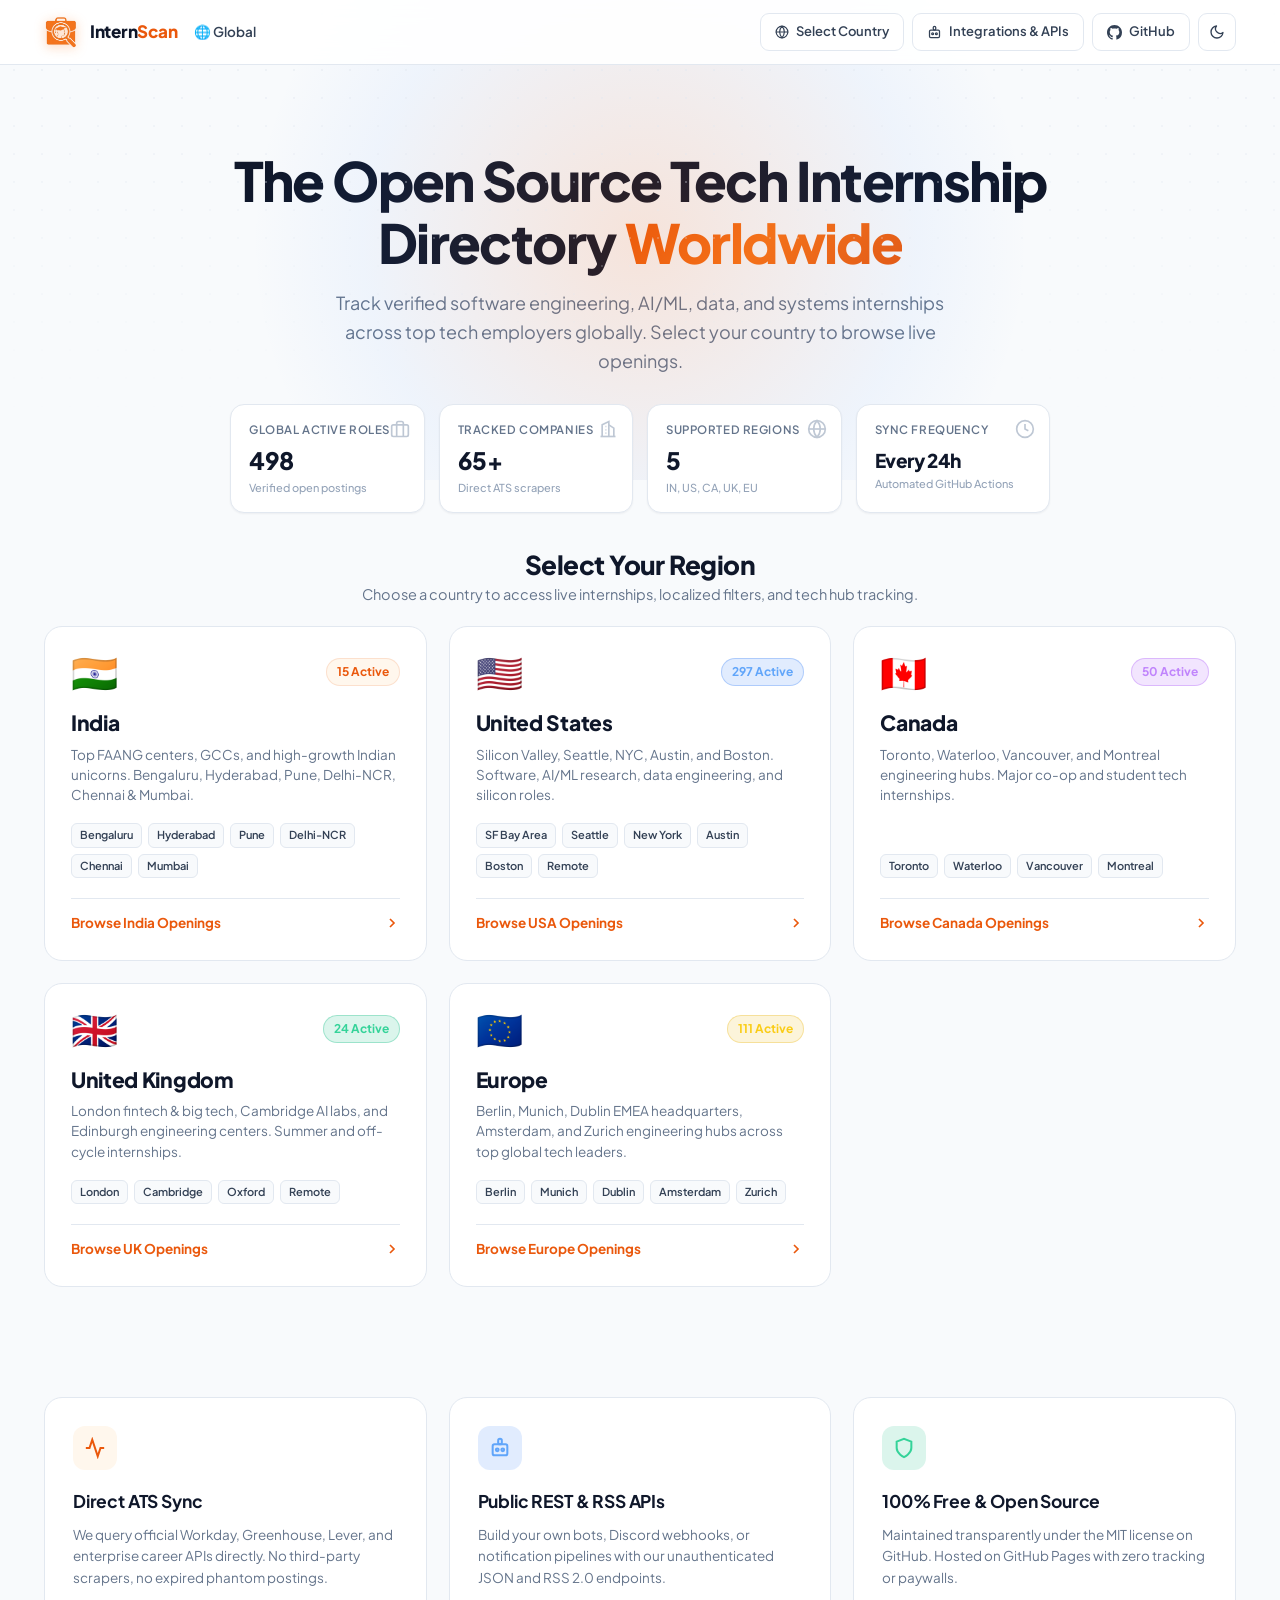
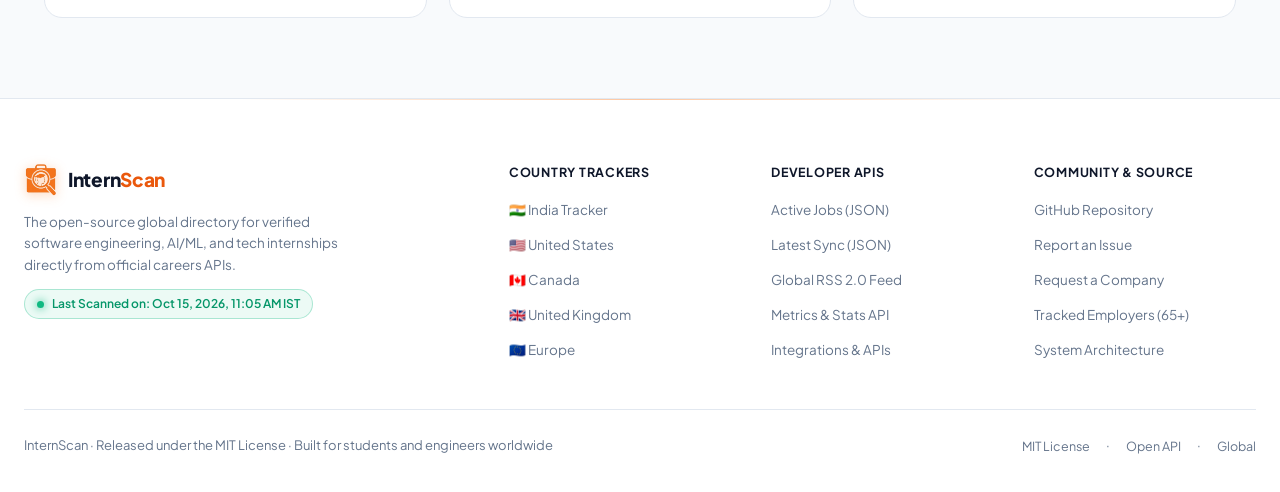
==== commit 4db9a3b2: "fix(theme): eliminate white flash (FOUC) across navigation with early head initialization and smooth" ====
--- a/docs/index.html
+++ b/docs/index.html
@@ -2,6 +2,17 @@
 <html lang="en">
 <head>
 <meta charset="utf-8">
+<script>
+  (function() {
+    try {
+      var s = localStorage.getItem("theme");
+      var t = s || (window.matchMedia && window.matchMedia("(prefers-color-scheme: dark)").matches ? "dark" : "light");
+      document.documentElement.setAttribute("data-theme", t);
+      var m = document.querySelector('meta[name="theme-color"]');
+      if (m) m.setAttribute("content", t === "dark" ? "#07090e" : "#f8fafc");
+    } catch (_) {}
+  })();
+</script>
 <meta name="viewport" content="width=device-width, initial-scale=1.0, maximum-scale=5.0, viewport-fit=cover">
 <title>InternScan · The Global Tech Internship Directory</title>
 <meta name="description" content="High-speed automated directory of verified software engineering, AI/ML, data, and cloud internships across top tech employers worldwide. Direct career portal links only.">
@@ -446,15 +457,17 @@
 // Theme Switcher Logic
 const themeBtn = document.getElementById("theme-btn");
 const themeIcon = document.getElementById("theme-icon");
-let currentTheme = localStorage.getItem("theme") || (window.matchMedia("(prefers-color-scheme: light)").matches ? "light" : "dark");
+let currentTheme = localStorage.getItem("theme") || (window.matchMedia("(prefers-color-scheme: dark)").matches ? "dark" : "light");
 
 function applyTheme(theme) {
   document.documentElement.setAttribute("data-theme", theme);
   localStorage.setItem("theme", theme);
-  if (theme === "light") {
-    themeIcon.innerHTML = '<circle cx="12" cy="12" r="5"></circle><line x1="12" y1="1" x2="12" y2="3"></line><line x1="12" y1="21" x2="12" y2="23"></line><line x1="4.22" y1="4.22" x2="5.64" y2="5.64"></line><line x1="18.36" y1="18.36" x2="19.78" y2="19.78"></line><line x1="1" y1="12" x2="3" y2="12"></line><line x1="21" y1="12" x2="23" y2="12"></line><line x1="4.22" y1="19.78" x2="5.64" y2="18.36"></line><line x1="18.36" y1="5.64" x2="19.78" y2="4.22"></line>';
-  } else {
-    themeIcon.innerHTML = '<path d="M21 12.79A9 9 0 1 1 11.21 3 7 7 0 0 0 21 12.79z"></path>';
+  const metaTheme = document.querySelector('meta[name="theme-color"]');
+  if (metaTheme) metaTheme.setAttribute("content", theme === "dark" ? "#07090e" : "#f8fafc");
+  if (themeIcon) {
+    themeIcon.innerHTML = theme === "dark"
+      ? '<circle cx="12" cy="12" r="5"></circle><line x1="12" y1="1" x2="12" y2="3"></line><line x1="12" y1="21" x2="12" y2="23"></line><line x1="4.22" y1="4.22" x2="5.64" y2="5.64"></line><line x1="18.36" y1="18.36" x2="19.78" y2="19.78"></line><line x1="1" y1="12" x2="3" y2="12"></line><line x1="21" y1="12" x2="23" y2="12"></line><line x1="4.22" y1="19.78" x2="5.64" y2="18.36"></line><line x1="18.36" y1="5.64" x2="19.78" y2="4.22"></line>'
+      : '<path d="M21 12.79A9 9 0 1 1 11.21 3 7 7 0 0 0 21 12.79z"></path>';
   }
 }
 applyTheme(currentTheme);
--- a/docs/css/style.css
+++ b/docs/css/style.css
@@ -64,6 +64,39 @@
   color-scheme: dark;
 }
 
+@media (prefers-color-scheme: dark) {
+  :root:not([data-theme="light"]) {
+    --bg: #07090e;
+    --surface: #0f131d;
+    --surface-card: #111726;
+    --surface-glass: rgba(15, 19, 29, 0.88);
+    --surface-hover: #192236;
+    --surface-subtle: #0d111a;
+    --border: #1e2638;
+    --border-strong: #2c3852;
+    --ink: #f8fafc;
+    --ink-secondary: #e2e8f0;
+    --dim: #94a3b8;
+    --faint: #64748b;
+    --brand: #f97316;
+    --brand-dark: #ea580c;
+    --brand-soft: rgba(249, 115, 22, 0.12);
+    --brand-glow: rgba(249, 115, 22, 0.22);
+    --brand-blue: #3b82f6;
+    --brand-purple: #a855f7;
+    --new-fg: #4ade80;
+    --new-bg: rgba(74, 222, 128, 0.12);
+    --new-border: rgba(74, 222, 128, 0.25);
+    --badge-bg: #161e2e;
+    --badge-fg: #cbd5e1;
+    --badge-border: #222e44;
+    --shadow-sm: 0 1px 3px rgba(0, 0, 0, 0.4);
+    --shadow-md: 0 6px 18px -2px rgba(0, 0, 0, 0.55);
+    --shadow-lg: 0 16px 36px -4px rgba(0, 0, 0, 0.7);
+    color-scheme: dark;
+  }
+}
+
 /* Base & Reset */
 * {
   box-sizing: border-box;
@@ -77,12 +110,16 @@
   -webkit-text-size-adjust: 100%;
   text-size-adjust: 100%;
   scroll-behavior: smooth;
+  background-color: var(--bg);
+  color: var(--ink);
+  transition: background-color 0.2s ease, color 0.2s ease;
 }
 body {
   background: var(--bg);
   color: var(--ink);
   font-family: 'Plus Jakarta Sans', -apple-system, BlinkMacSystemFont, sans-serif;
   line-height: 1.5;
+  transition: background-color 0.2s ease, color 0.2s ease;
   -webkit-font-smoothing: antialiased;
   min-height: 100vh;
   display: flex;
@@ -468,6 +505,14 @@
   transition: all 0.15s;
 }
 .select-box:focus { border-color: var(--brand); }
+.select-box.is-filtered {
+  border-color: var(--brand);
+  background-color: var(--brand-soft);
+  color: var(--brand);
+}
+.mobile-filter-select {
+  display: none;
+}
 
 .view-switch-box {
   display: flex;
@@ -1382,13 +1427,13 @@
 
   /* Controls Dock */
   .controls-wrap {
-    margin: 16px auto 0;
-    padding: 0 max(14px, env(safe-area-inset-right)) 0 max(14px, env(safe-area-inset-left));
+    margin: 14px auto 0;
+    padding: 0 max(12px, env(safe-area-inset-right)) 0 max(12px, env(safe-area-inset-left));
   }
   .controls-box {
-    padding: 14px;
-    border-radius: 16px;
-    gap: 12px;
+    padding: 12px;
+    border-radius: 14px;
+    gap: 8px;
     box-shadow: var(--shadow-sm);
   }
   .search-row {
@@ -1405,23 +1450,26 @@
   }
   .search-input {
     font-size: 16px !important; /* CRITICAL: Prevents unwanted iOS auto-zoom on focus */
-    height: 44px;
+    height: 42px;
     padding: 0 36px 0 38px;
-    border-radius: 10px;
+    border-radius: 9px;
     border: 1px solid var(--border-strong);
     background: var(--bg);
     color: var(--ink);
   }
   .search-icon {
     left: 12px;
-    width: 16px;
-    height: 16px;
+    width: 15px;
+    height: 15px;
   }
   .search-kbd-hint { display: none !important; }
+  .mobile-filter-select {
+    display: block !important;
+  }
   .select-box {
     min-width: 0 !important;
     width: 100% !important;
-    height: 42px !important;
+    height: 40px !important;
     font-size: 13px !important;
     font-weight: 600 !important;
     padding: 0 24px 0 10px !important;
@@ -1438,6 +1486,17 @@
     background-repeat: no-repeat !important;
     background-position: right 8px center !important;
   }
+  .select-box.is-filtered {
+    border-color: var(--brand) !important;
+    color: var(--brand) !important;
+    background-color: var(--brand-soft) !important;
+  }
+  #category-select {
+    grid-column: 1 !important;
+  }
+  #hub-select {
+    grid-column: 2 !important;
+  }
   #company-select {
     grid-column: 1 !important;
   }
@@ -1448,94 +1507,57 @@
     display: none !important;
   }
 
-  /* Smooth Horizontal Filter Strips */
+  /* Hide horizontal strips on mobile - replaced by vertical dropdown selectors above */
   .hub-filter-bar {
-    display: flex;
-    flex-wrap: nowrap;
-    overflow-x: auto;
-    -webkit-overflow-scrolling: touch;
-    gap: 6px;
-    padding: 2px 2px 8px;
-    border-bottom: 1px dashed var(--border);
-    scrollbar-width: none;
-    scroll-behavior: smooth;
-  }
-  .hub-filter-bar::-webkit-scrollbar { display: none; }
-  .hub-label {
-    font-size: 10.5px;
-    font-weight: 700;
-    flex-shrink: 0;
-    color: var(--faint);
-  }
-  .hub-btn {
-    flex-shrink: 0;
-    padding: 0 11px;
-    font-size: 12px;
-    border-radius: 8px;
-    height: 32px;
-    gap: 4px;
-    display: inline-flex;
-    align-items: center;
-    white-space: nowrap;
-  }
-  .hub-btn span.count, .hub-btn span.badge {
-    font-size: 10px;
-    padding: 1px 5px;
+    display: none !important;
+  }
+  #category-pills {
+    display: none !important;
   }
 
   .pills-row {
-    display: flex;
-    flex-direction: column;
-    gap: 8px;
-    align-items: stretch;
-  }
-  .role-pills {
-    display: flex;
-    flex-wrap: nowrap;
-    overflow-x: auto;
-    -webkit-overflow-scrolling: touch;
-    gap: 6px;
-    padding: 2px 2px 4px;
-    scrollbar-width: none;
-    scroll-behavior: smooth;
-  }
-  .role-pills::-webkit-scrollbar { display: none; }
-  .filter-pill {
-    flex-shrink: 0;
-    padding: 0 11px;
-    font-size: 12px;
-    border-radius: 8px;
-    height: 32px;
-    gap: 4px;
-    display: inline-flex;
-    align-items: center;
-    white-space: nowrap;
-  }
-  .filter-pill span.cat-count, .filter-pill span.pill-count {
-    font-size: 10px;
-    padding: 1px 5px;
-  }
-
+    display: flex !important;
+    flex-direction: row !important;
+    justify-content: stretch !important;
+    align-items: center !important;
+    gap: 8px !important;
+    padding: 0 !important;
+    margin: 0 !important;
+    border: none !important;
+  }
   .quick-toggles {
-    display: flex;
-    gap: 6px;
-    flex-wrap: nowrap;
-    overflow-x: auto;
-    -webkit-overflow-scrolling: touch;
-    scrollbar-width: none;
-    padding: 2px 2px 2px;
-  }
-  .quick-toggles::-webkit-scrollbar { display: none; }
+    display: flex !important;
+    gap: 8px !important;
+    width: 100% !important;
+    padding: 0 !important;
+    overflow-x: visible !important;
+  }
   .toggle-btn {
-    flex-shrink: 0;
-    padding: 0 11px;
-    font-size: 12px;
-    border-radius: 8px;
-    height: 32px;
-    gap: 4px;
-    display: inline-flex;
-    align-items: center;
-    white-space: nowrap;
+    flex: 1 !important;
+    justify-content: center !important;
+    padding: 0 10px !important;
+    font-size: 12px !important;
+    border-radius: 9px !important;
+    height: 36px !important;
+    gap: 5px !important;
+    display: inline-flex !important;
+    align-items: center !important;
+    white-space: nowrap !important;
+  }
+
+  @media (max-width: 360px) {
+    .search-row {
+      grid-template-columns: 1fr !important;
+    }
+    #category-select,
+    #hub-select,
+    #company-select,
+    #sort-select {
+      grid-column: 1 / -1 !important;
+    }
+    .quick-toggles {
+      flex-direction: column !important;
+    }
   }
 
   /* Results Bar */
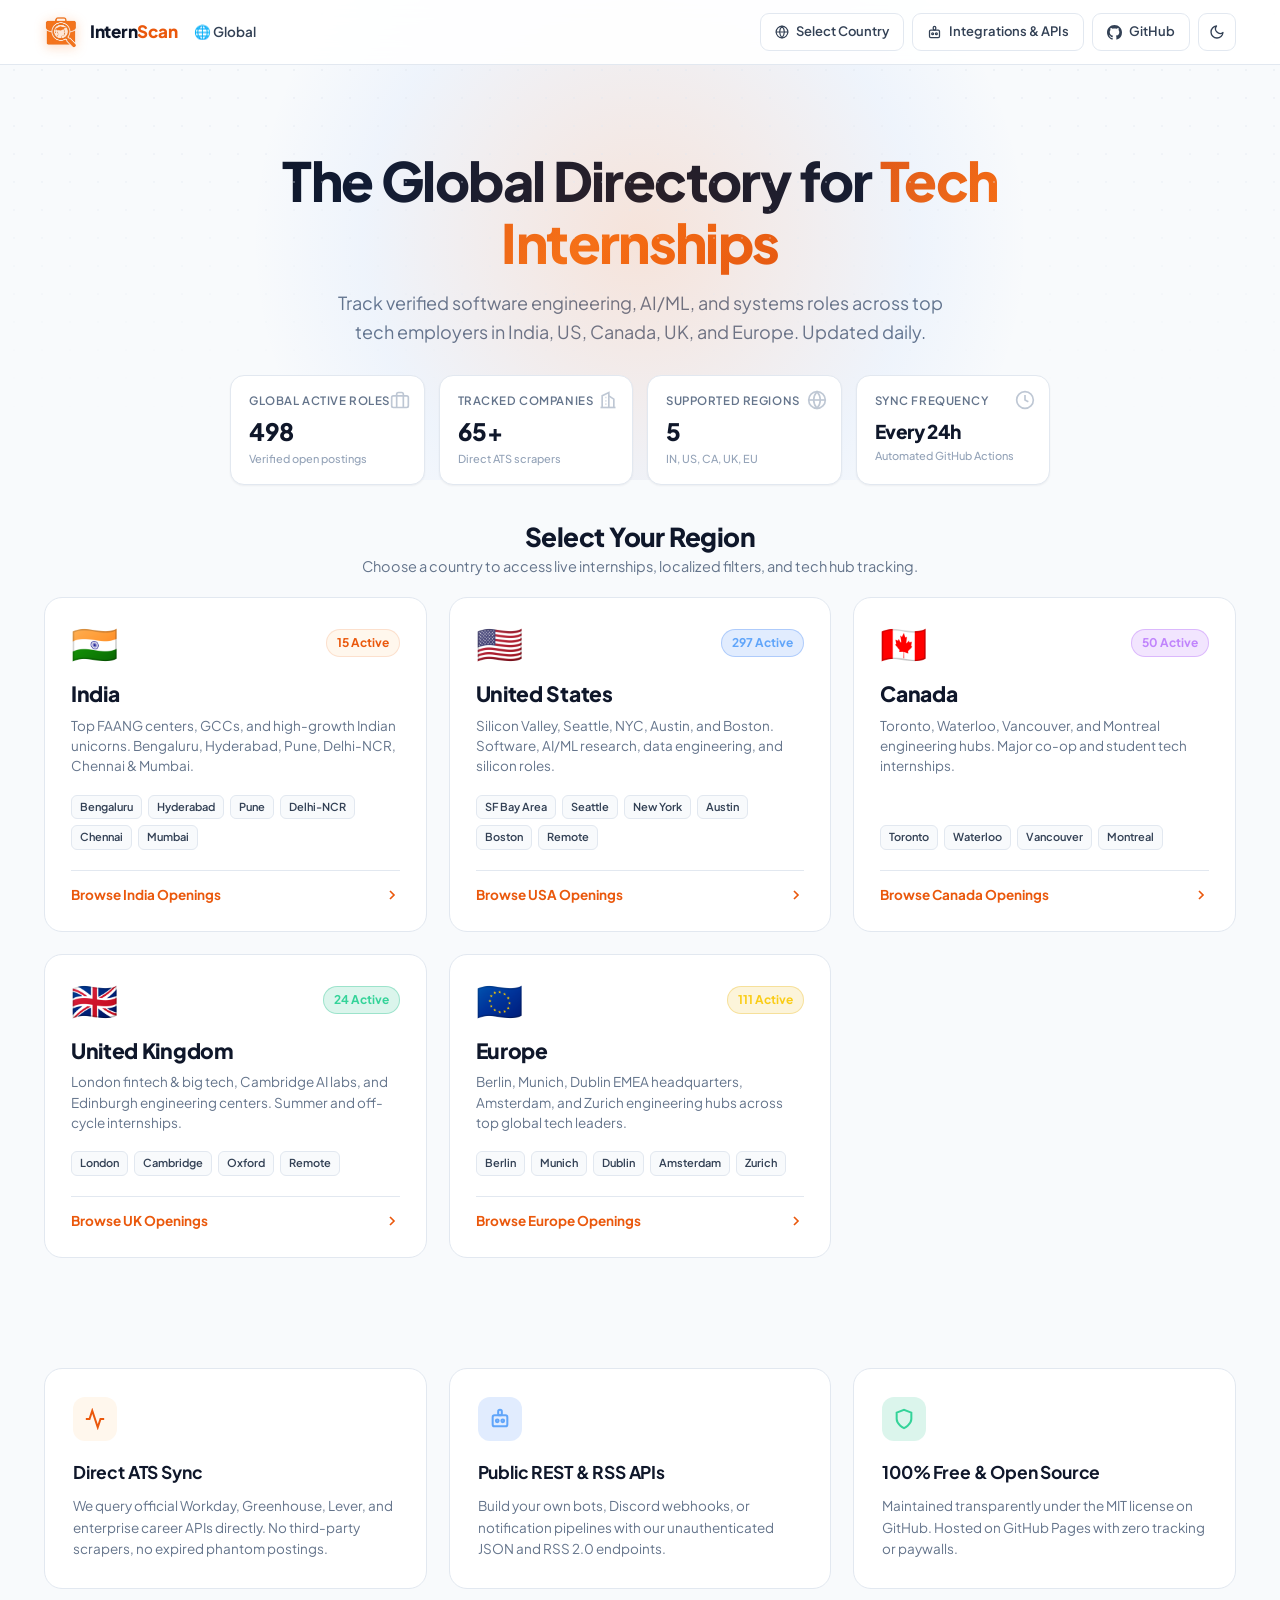
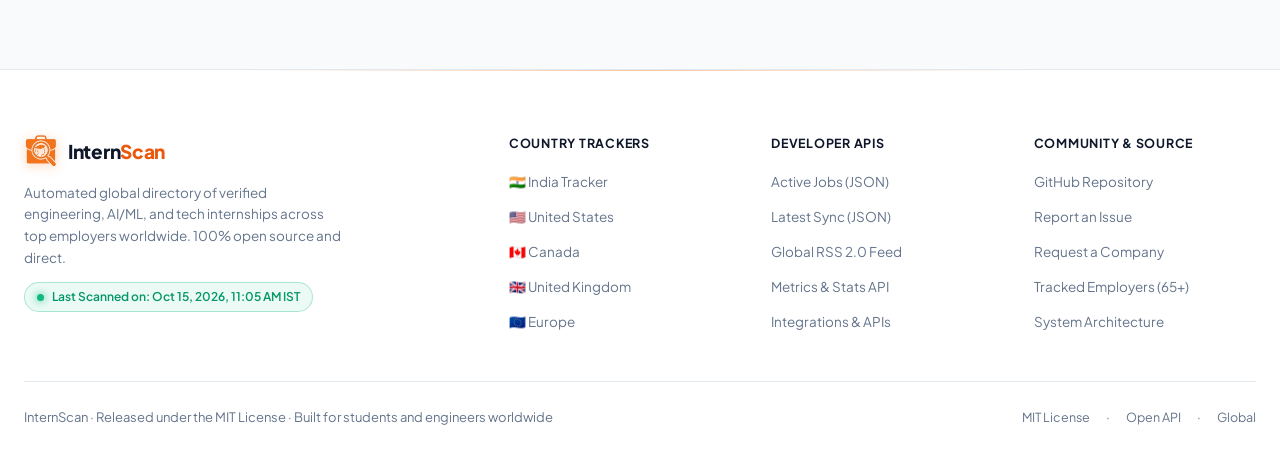
==== commit ace0173b: "feat(ui): unify dark mode toggle, update global hero copy and worldwide footer branding" ====
--- a/docs/index.html
+++ b/docs/index.html
@@ -14,8 +14,8 @@
   })();
 </script>
 <meta name="viewport" content="width=device-width, initial-scale=1.0, maximum-scale=5.0, viewport-fit=cover">
-<title>InternScan · The Global Tech Internship Directory</title>
-<meta name="description" content="High-speed automated directory of verified software engineering, AI/ML, data, and cloud internships across top tech employers worldwide. Direct career portal links only.">
+<title>InternScan · The Global Directory for Tech Internships</title>
+<meta name="description" content="Automated global directory of verified engineering, AI/ML, and tech internships across top employers worldwide. 100% open source and direct.">
 <meta name="keywords" content="internscan, tech internships 2026, tech internships 2027, software engineering internships, sde intern, global tech internships, faang internships, internships in india, internships in usa">
 <meta name="author" content="Vishnu Nandan">
 <meta name="robots" content="index, follow, max-snippet:-1, max-image-preview:large, max-video-preview:-1">
@@ -103,8 +103,8 @@
 <meta property="og:type" content="website">
 <meta property="og:url" content="https://vishnunandan555.github.io/internscan/">
 <meta property="og:site_name" content="InternScan">
-<meta property="og:title" content="InternScan: The Global Tech Internship Directory">
-<meta property="og:description" content="Automated directory of engineering, AI/ML &amp; systems internships across top tech employers globally. Scraped directly from official career portals. Zero ghost jobs.">
+<meta property="og:title" content="InternScan: The Global Directory for Tech Internships">
+<meta property="og:description" content="Automated global directory of verified engineering, AI/ML, and tech internships across top employers worldwide. 100% open source and direct.">
 <meta property="og:image" content="https://vishnunandan555.github.io/internscan/og-image.png?v=2">
 <meta property="og:image:width" content="1200">
 <meta property="og:image:height" content="630">
@@ -112,8 +112,8 @@
 <!-- Twitter -->
 <meta name="twitter:card" content="summary_large_image">
 <meta name="twitter:url" content="https://vishnunandan555.github.io/internscan/">
-<meta name="twitter:title" content="InternScan: The Global Tech Internship Directory">
-<meta name="twitter:description" content="Direct official ATS sync for SDE, AI/ML, Data &amp; Cloud internships across top tech employers globally.">
+<meta name="twitter:title" content="InternScan: The Global Directory for Tech Internships">
+<meta name="twitter:description" content="Track verified software engineering, AI/ML, and systems roles across top tech employers in India, US, Canada, UK, and Europe. Updated daily.">
 <meta name="twitter:image" content="https://vishnunandan555.github.io/internscan/og-image.png?v=2">
 
 <!-- Mobile & App Identity -->
@@ -189,8 +189,8 @@
 </nav>
 
 <header class="global-hero">
-  <h1>The Open Source Tech Internship Directory <span class="gradient-text">Worldwide</span></h1>
-  <p>Track verified software engineering, AI/ML, data, and systems internships across top tech employers globally. Select your country to browse live openings.</p>
+  <h1>The Global Directory for <span class="gradient-text">Tech Internships</span></h1>
+  <p>Track verified software engineering, AI/ML, and systems roles across top tech employers in India, US, Canada, UK, and Europe. Updated daily.</p>
 
   <div class="metrics-grid">
     <div class="metric-card">
@@ -380,7 +380,7 @@
           <img src="./icon.png" alt="InternScan Logo" class="brand-logo-img" width="32" height="32">
           <span>Intern<span class="brand-accent">Scan</span></span>
         </a>
-        <p class="footer-brand-desc">The open-source global directory for verified software engineering, AI/ML, and tech internships directly from official careers APIs.</p>
+        <p class="footer-brand-desc">Automated global directory of verified engineering, AI/ML, and tech internships across top employers worldwide. 100% open source and direct.</p>
         <div class="footer-status-pill">
           <span class="pulse-dot"></span>
           <span id="footer-scan-time">Last Scanned on: Oct 15, 2026, 11:05 AM IST</span>
@@ -471,6 +471,13 @@
   }
 }
 applyTheme(currentTheme);
+
+if (themeBtn) {
+  themeBtn.addEventListener("click", () => {
+    const next = document.documentElement.getAttribute("data-theme") === "dark" ? "light" : "dark";
+    applyTheme(next);
+  });
+}
 
 // Country Dropdown Handler
 const countryWrap = document.getElementById("countrySelectorWrap");
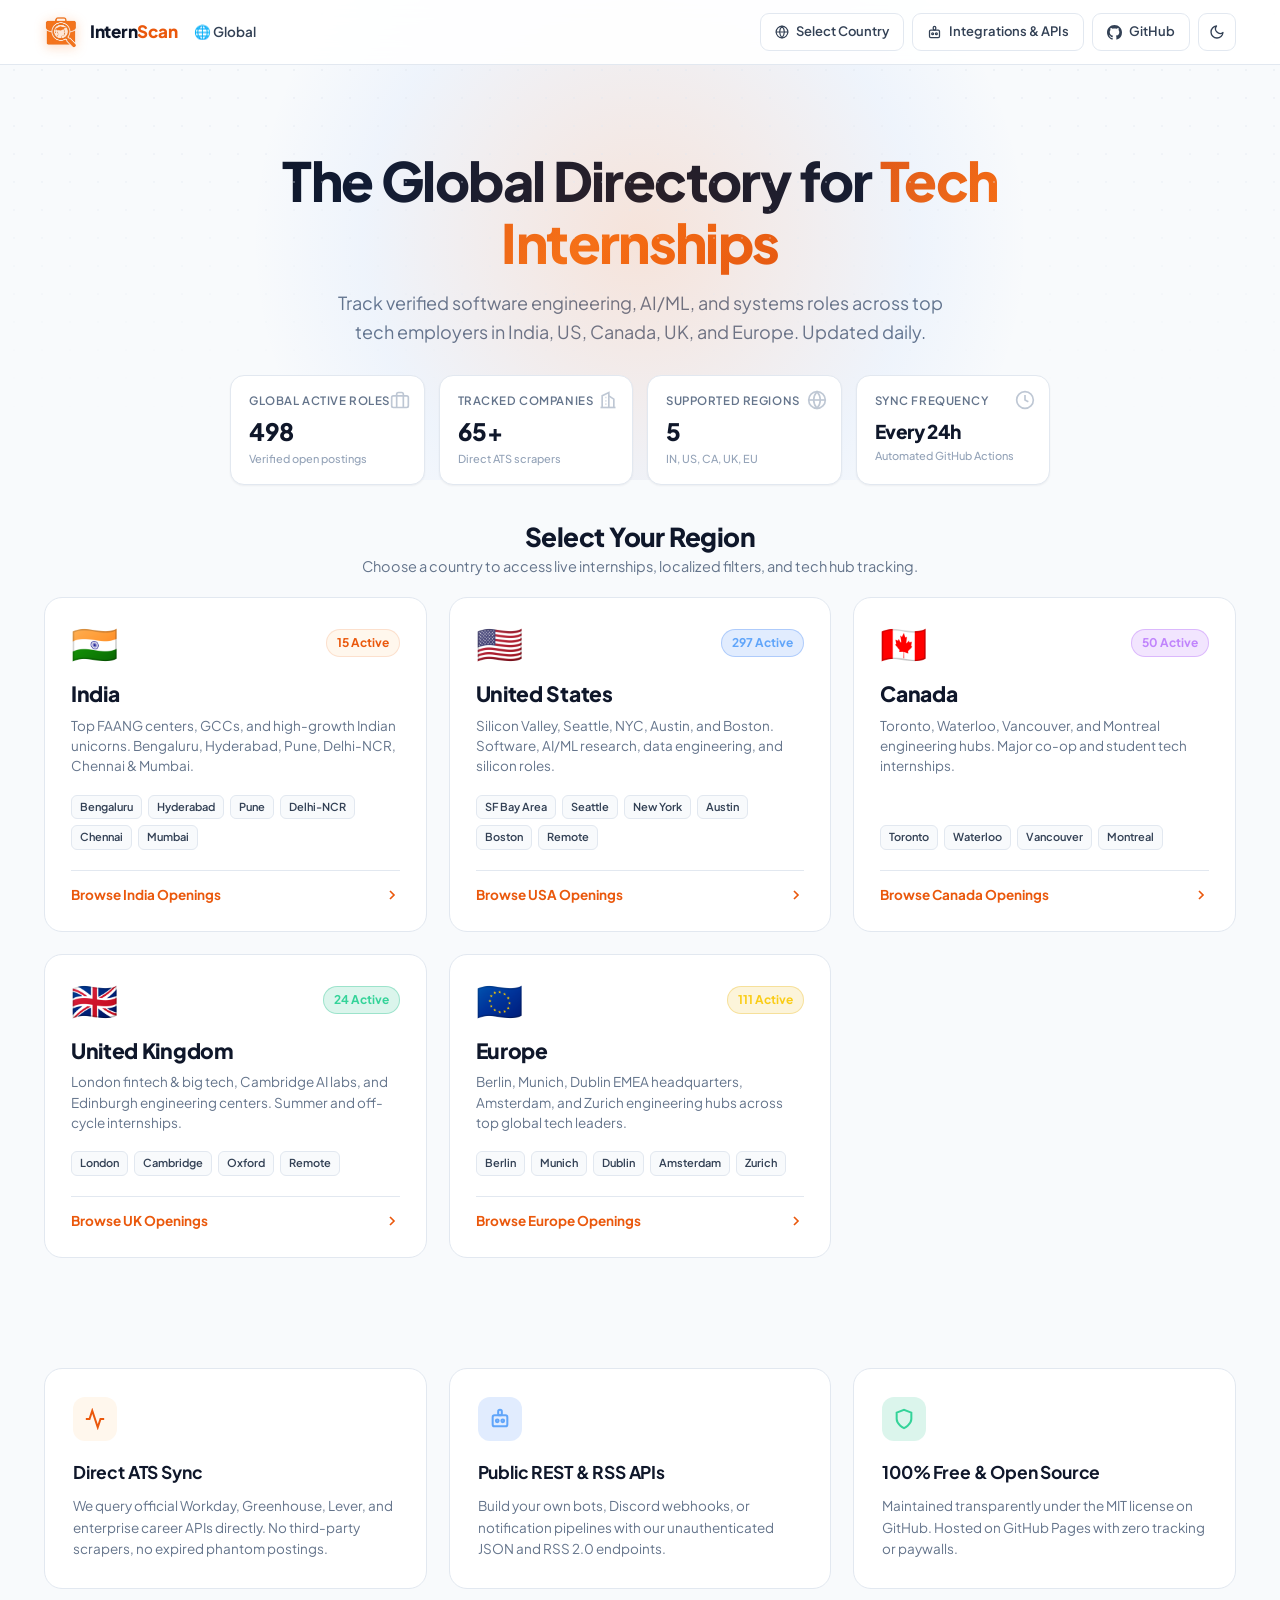
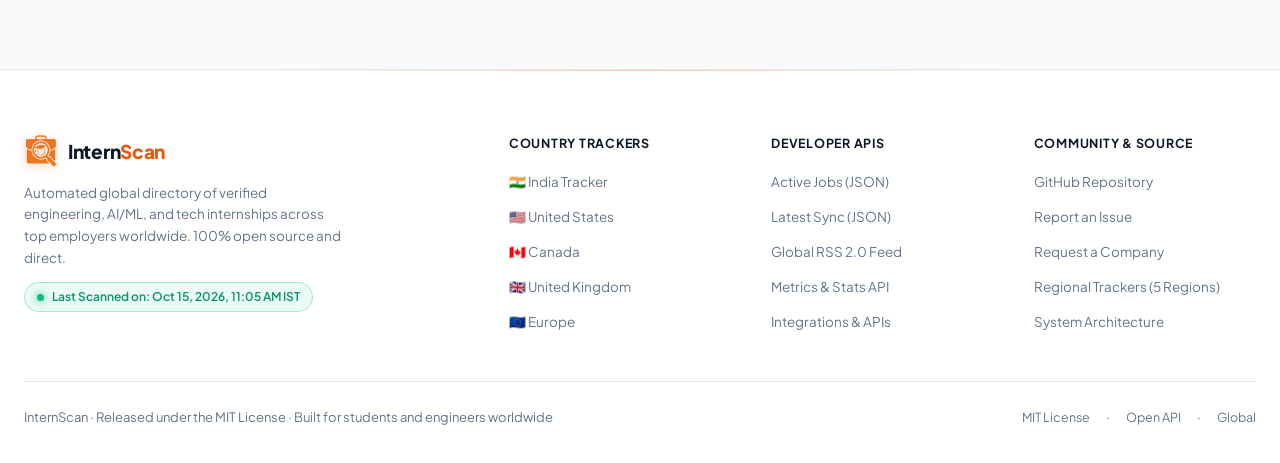
==== commit abccbedf: "feat(architecture): modularize regional markdown into regions/{code}/jobs.md & companies.md, moderni" ====
--- a/docs/index.html
+++ b/docs/index.html
@@ -415,7 +415,7 @@
           <li><a href="https://github.com/vishnunandan555/internscan" target="_blank" rel="noopener">GitHub Repository</a></li>
           <li><a href="https://github.com/vishnunandan555/internscan/issues/new?title=%5BBug%5D+<Report>" target="_blank" rel="noopener">Report an Issue</a></li>
           <li><a href="https://github.com/vishnunandan555/internscan/issues/new?title=%5BCompany+Request%5D+<Company+Name>" target="_blank" rel="noopener">Request a Company</a></li>
-          <li><a href="https://github.com/vishnunandan555/internscan/blob/main/LIST.md" target="_blank" rel="noopener">Tracked Employers (65+)</a></li>
+          <li><a href="https://github.com/vishnunandan555/internscan/tree/main/regions/" target="_blank" rel="noopener">Regional Trackers (5 Regions)</a></li>
           <li><a href="https://github.com/vishnunandan555/internscan/blob/main/GUIDE.md" target="_blank" rel="noopener">System Architecture</a></li>
         </ul>
       </div>
--- a/docs/css/style.css
+++ b/docs/css/style.css
@@ -1323,7 +1323,8 @@
     display: none !important;
   }
   /* Hide secondary wide links that clutter mobile navigation */
-  .nav-btn[href*="lists/"],
+  .nav-btn[href*="companies.md"],
+  .nav-btn[href*="regions/"],
   .nav-btn[href="#countries"],
   .nav-btn[href*="/in/"] {
     display: none !important;
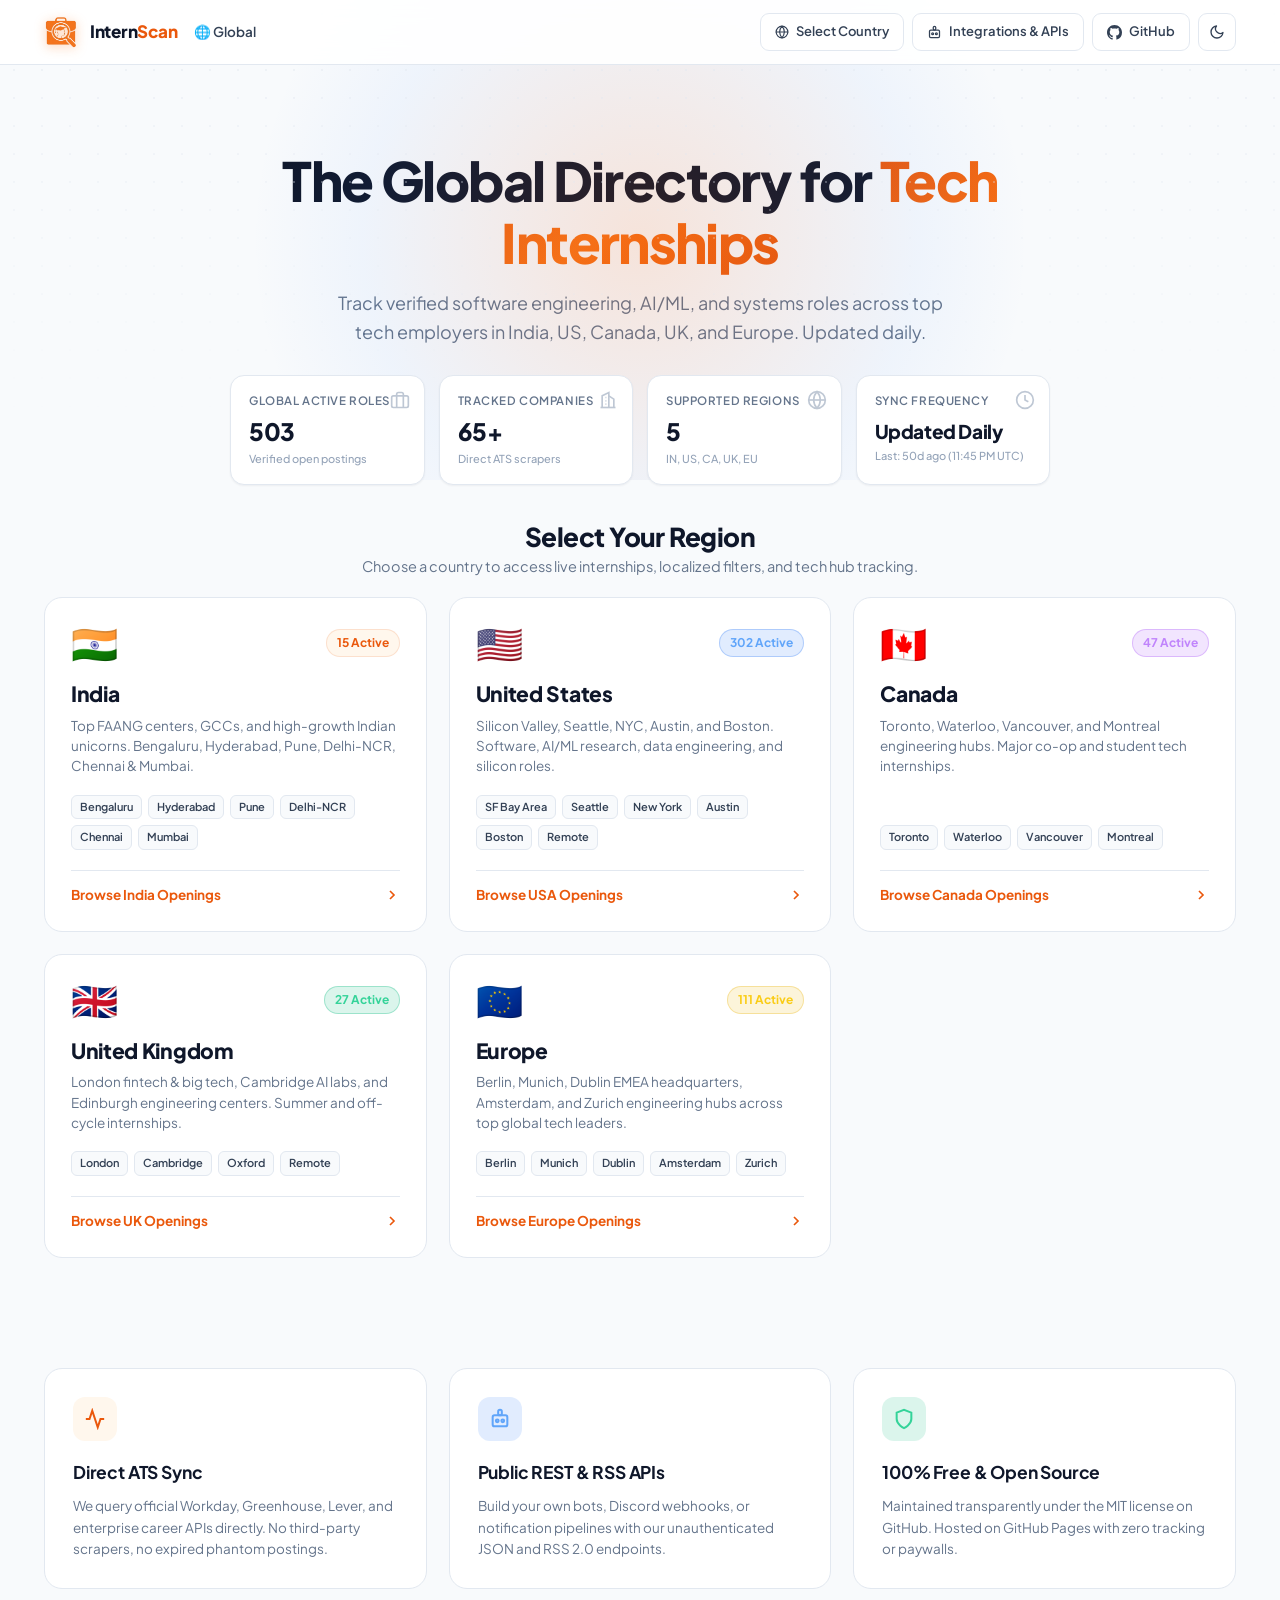
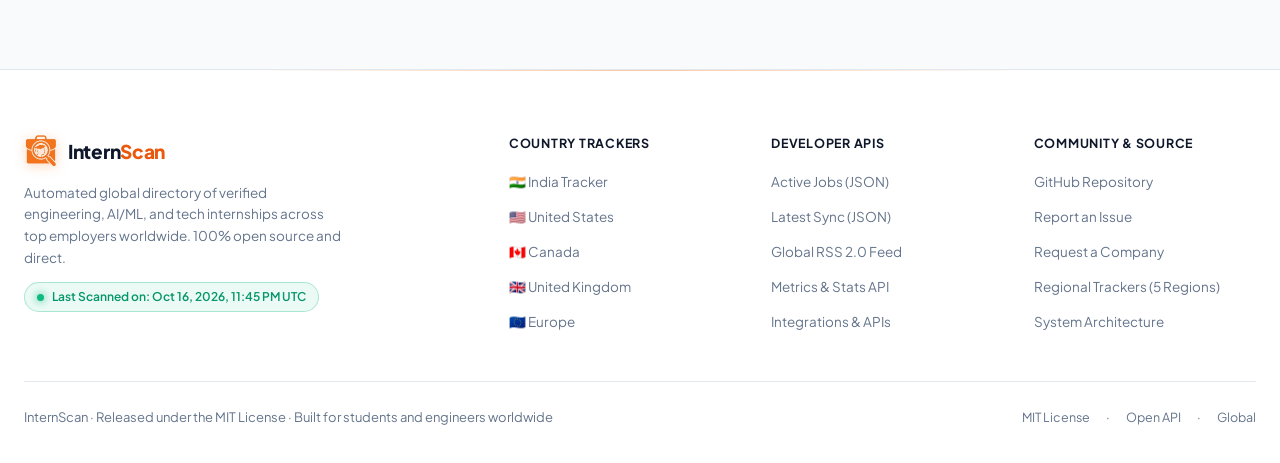
==== commit 397bc608: "feat(web): adapt all timestamps, cadence schedules, and job dates to user local timezone" ====
--- a/docs/index.html
+++ b/docs/index.html
@@ -217,13 +217,13 @@
       <div class="metric-value">5</div>
       <div class="metric-sub">IN, US, CA, UK, EU</div>
     </div>
-    <div class="metric-card">
+    <div class="metric-card" id="cadence-card">
       <div class="metric-icon-wrap">
         <svg width="20" height="20" viewBox="0 0 24 24" fill="none" stroke="currentColor" stroke-width="2"><circle cx="12" cy="12" r="10"></circle><polyline points="12 6 12 12 16 14"></polyline></svg>
       </div>
       <div class="metric-label">Sync Frequency</div>
-      <div class="metric-value metric-cadence-val">Every 24h</div>
-      <div class="metric-sub">Automated GitHub Actions</div>
+      <div class="metric-value metric-cadence-val" id="metric-cadence-val">Updated Daily</div>
+      <div class="metric-sub" id="metric-cadence-sub">Automated GitHub Actions</div>
     </div>
   </div>
 </header>
@@ -383,7 +383,7 @@
         <p class="footer-brand-desc">Automated global directory of verified engineering, AI/ML, and tech internships across top employers worldwide. 100% open source and direct.</p>
         <div class="footer-status-pill">
           <span class="pulse-dot"></span>
-          <span id="footer-scan-time">Last Scanned on: Oct 15, 2026, 11:05 AM IST</span>
+          <span id="footer-scan-time">Last Scanned: Syncing...</span>
         </div>
       </div>
 
@@ -504,6 +504,45 @@
     });
   });
 }
+
+// Localized Timezone Hydration
+(async function hydrateTime() {
+  try {
+    const res = await fetch("./metrics.json");
+    if (!res.ok) return;
+    const data = await res.json();
+    if (!data.updated_at) return;
+    const updated = new Date(data.updated_at);
+    const formatter = new Intl.DateTimeFormat(undefined, {
+      month: "short", day: "numeric", year: "numeric",
+      hour: "numeric", minute: "2-digit", timeZoneName: "short"
+    });
+    const formatted = formatter.format(updated);
+    const footerEl = document.getElementById("footer-scan-time");
+    if (footerEl) footerEl.textContent = `Last Scanned on: ${formatted}`;
+
+    const cadenceVal = document.getElementById("metric-cadence-val");
+    const cadenceSub = document.getElementById("metric-cadence-sub");
+    const cadenceCard = document.getElementById("cadence-card");
+
+    const sched = new Date();
+    sched.setUTCHours(21, 30, 0, 0);
+    const schedStr = sched.toLocaleTimeString(undefined, { hour: "numeric", minute: "2-digit", timeZoneName: "short" });
+
+    if (cadenceVal) cadenceVal.textContent = "Updated Daily";
+    if (cadenceSub) {
+      const diffMs = Date.now() - updated.getTime();
+      const diffMins = Math.max(0, Math.floor(diffMs / 60000));
+      const diffHours = Math.floor(diffMins / 60);
+      const rel = diffMins < 60 ? `${diffMins}m ago` : (diffHours < 24 ? `${diffHours}h ago` : `${Math.floor(diffHours / 24)}d ago`);
+      const timeOnly = updated.toLocaleTimeString(undefined, { hour: "numeric", minute: "2-digit", timeZoneName: "short" });
+      cadenceSub.textContent = `Last: ${rel} (${timeOnly})`;
+    }
+    if (cadenceCard) {
+      cadenceCard.title = `Syncs daily at ~${schedStr} (03:00 AM IST). Last updated: ${formatted}.`;
+    }
+  } catch (_) {}
+})();
 </script>
 </body>
 </html>
